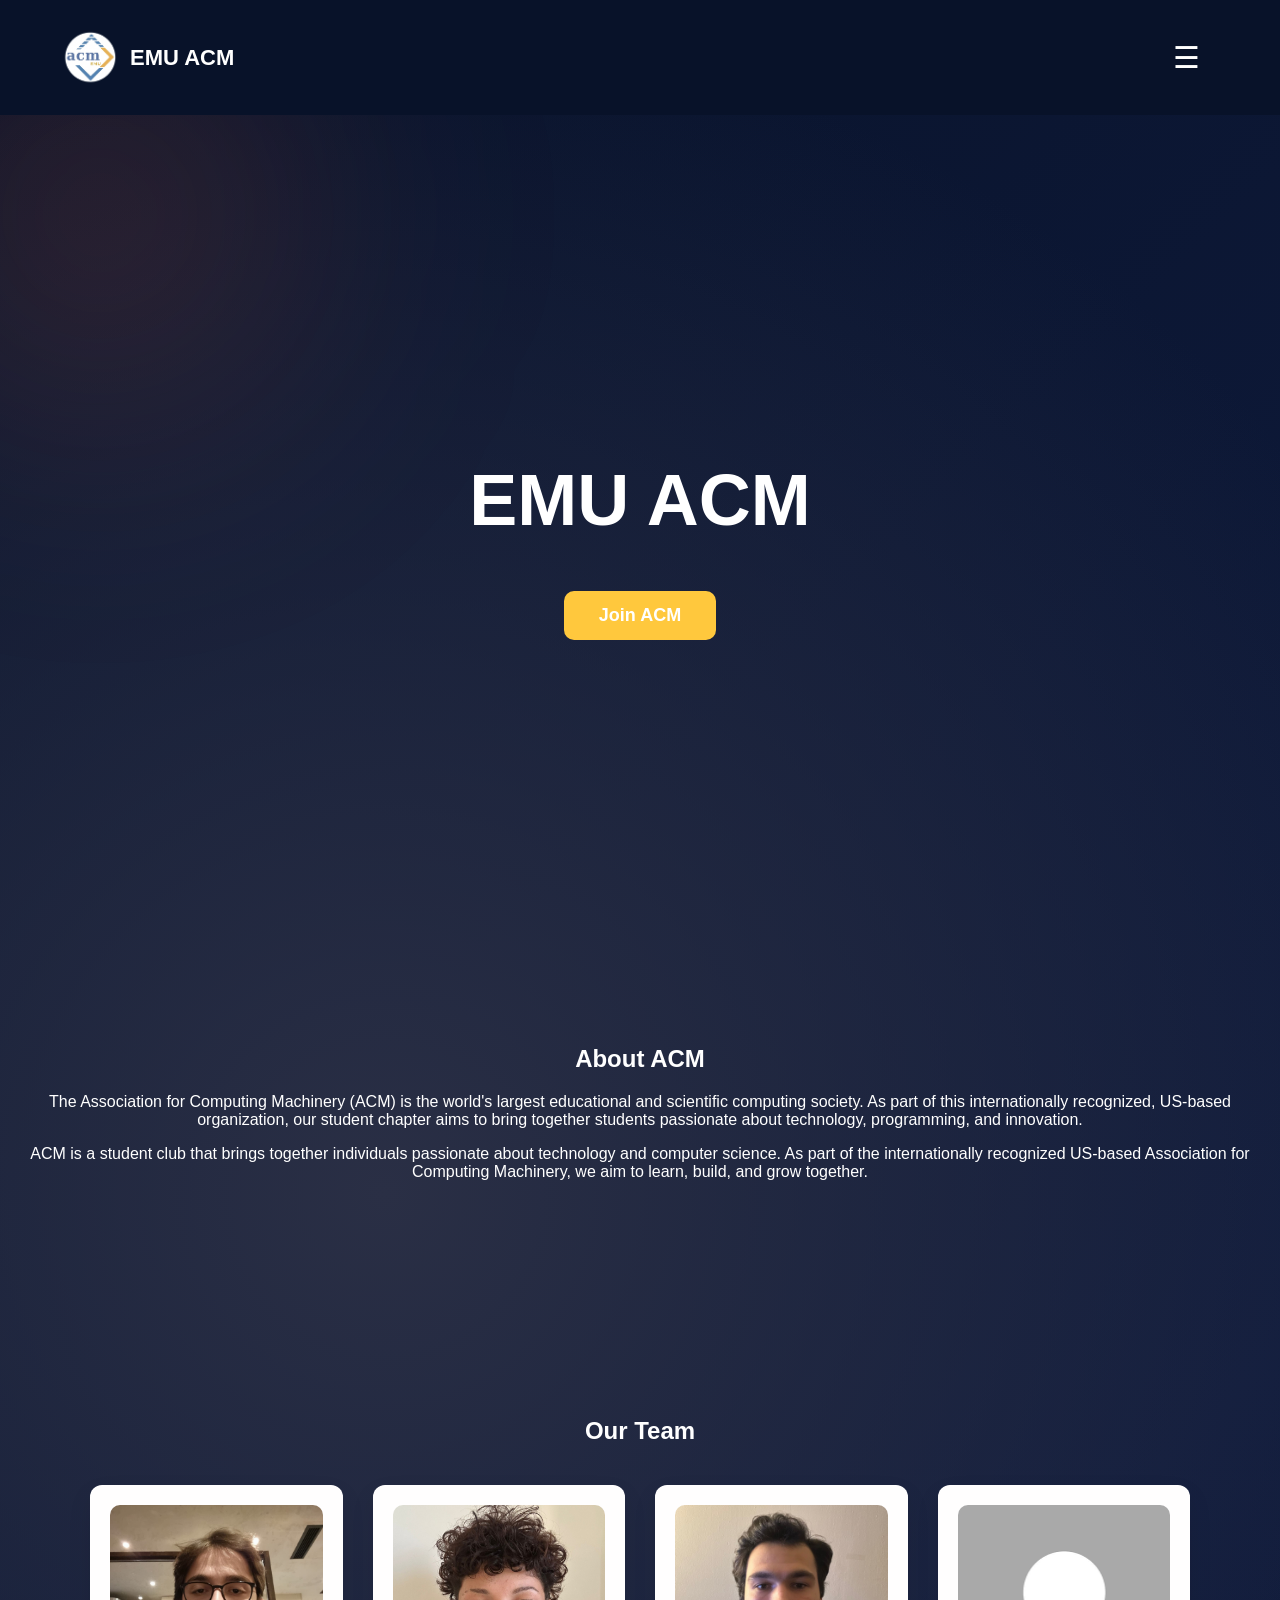
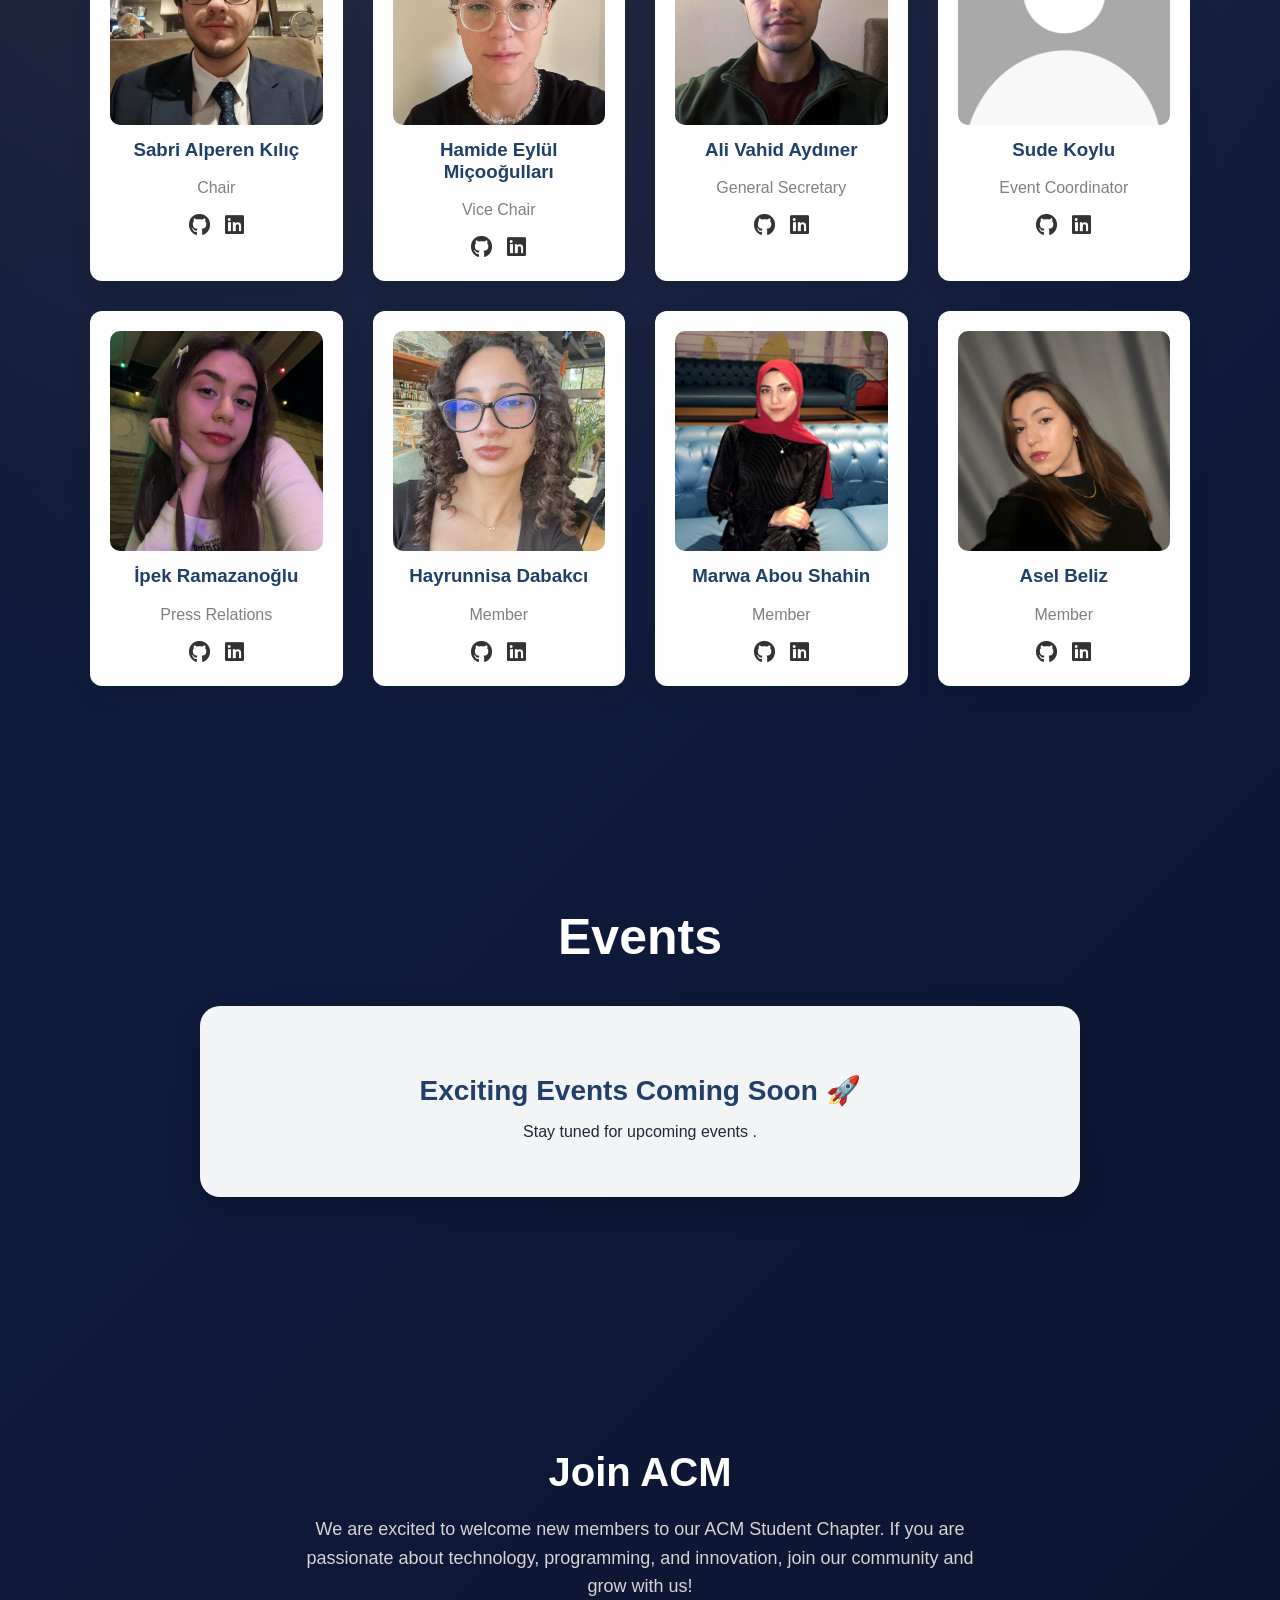
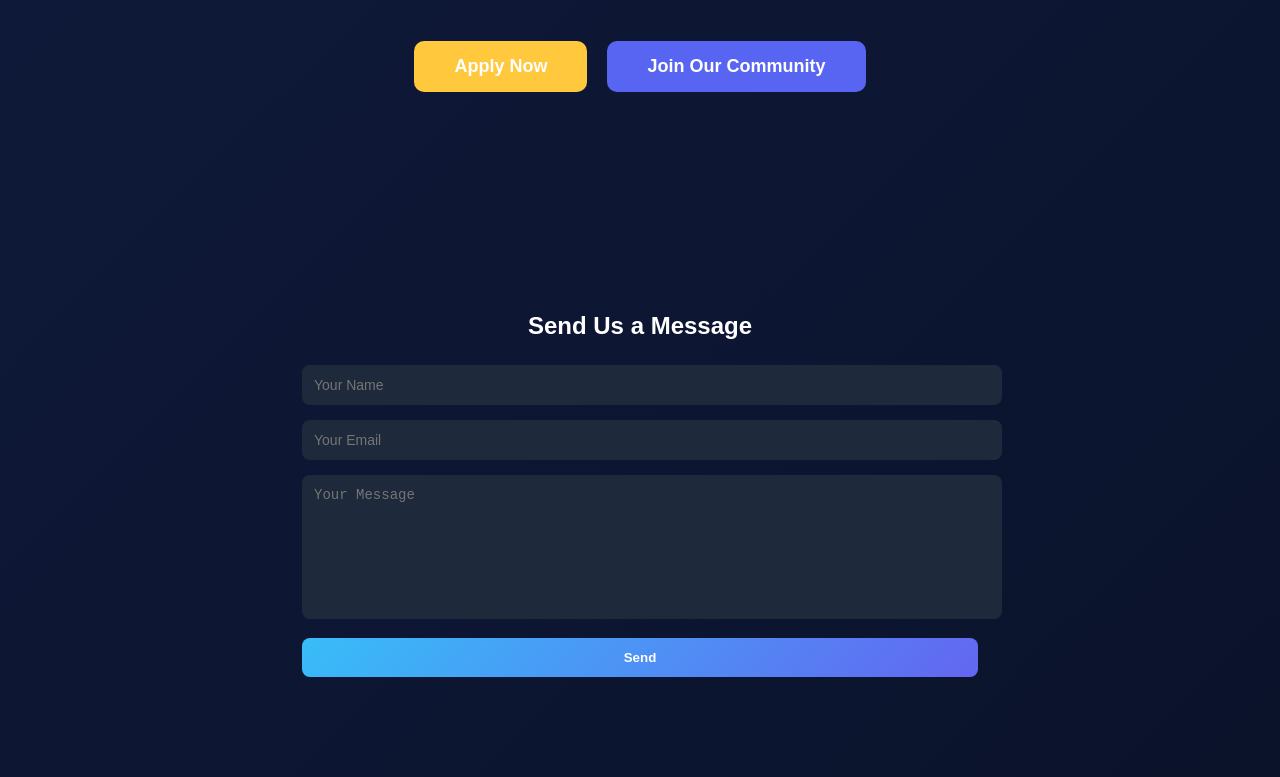
==== index.html @ 976d89fb "update" ====
<!DOCTYPE html>
<html lang="en">

<head>
<meta charset="UTF-8">
<meta name="viewport" content="width=device-width, initial-scale=1.0">

<title>ACM Student Chapter</title>

<link rel="stylesheet" href="./style.css">

<link rel="stylesheet" href="https://cdnjs.cloudflare.com/ajax/libs/font-awesome/6.5.0/css/all.min.css">

</head>

<body>

<header>

<div class="logo-container">
<img src="images/logo.png" class="logo">
<h2>EMU ACM</h2>
</div>

<nav class="navbar">

  <div class="menu-toggle" id="menu-toggle">
    &#9776;
  </div>

  <ul class="nav-links" id="nav-links">
    <li><a href="#home">Home</a></li>
    <li><a href="#events">Events</a></li>
    <li><a href="#team">Team</a></li>
    <li><a href="#join">Join</a></li>
  </ul>

</nav>

</header>


<section id="home" class="hero">

<h1>EMU ACM</h1>


<a href="#join">
<button>Join ACM</button>
</a>

</section>


<section id="about">

<h2>About ACM</h2>

<p>
The Association for Computing Machinery (ACM) is the world's largest educational and
scientific computing society. As part of this internationally recognized, US-based
organization, our student chapter aims to bring together students passionate about
technology, programming, and innovation.
</p>

<p>
ACM is a student club that brings together individuals passionate about
technology and computer science. As part of the internationally recognized
US-based Association for Computing Machinery, we aim to learn, build,
and grow together.
</p>

</section>


<section id="team">

<h2>Our Team</h2>

<div class="team-container">

<div class="member">
<img src="images/team/member1.jpeg">
<h3>Sabri Alperen Kılıç</h3>
<p>Chair</p>
<div class="socials">

<a href="https://github.com/EOLO03" target="_blank">
<i class="fa-brands fa-github"></i>
</a>

<a href="https://www.linkedin.com/in/alperen-k%C4%B1l%C4%B1%C3%A7-/" target="_blank">
<i class="fa-brands fa-linkedin"></i>
</a>

</div>
</div>

<div class="member">
<img src="images/team/member2.jpg">
<h3>Hamide Eylül Miçooğulları</h3>
<p>Vice Chair</p>
<div class="socials">

<a href="https://github.com/micooeyll" target="_blank">
<i class="fa-brands fa-github"></i>
</a>

<a href="https://www.linkedin.com/in/hamide-eyl%C3%BCl-mi%C3%A7oo%C4%9Fullar%C4%B1-830ba8386/" target="_blank">
<i class="fa-brands fa-linkedin"></i>
</a>

</div>
</div>

<div class="member">
<img src="images/team/member3.jpeg">
<h3>Ali Vahid Aydıner</h3>
<p>General Secretary</p>

<div class="socials">

<a href="https://github.com/Aalivahid" target="_blank">
<i class="fa-brands fa-github"></i>
</a>

<a href="https://www.linkedin.com/in/ali-vahid-aydiner-563586332/" target="_blank">
<i class="fa-brands fa-linkedin"></i>
</a>

</div>
</div>

<div class="member">
<img src="images/team/member4.png">
<h3>Sude Koylu</h3>
<p>Event Coordinator</p>

<div class="socials">

<a href="https://github.com/micooeyll" target="_blank">
<i class="fa-brands fa-github"></i>
</a>

<a href="https://www.linkedin.com/in/sudekoylu?utm_source=share&utm_campaign=share_via&utm_content=profile&utm_medium=ios_app" target="_blank">
<i class="fa-brands fa-linkedin"></i>
</a>

</div>
</div>

<div class="member">
<img src="images/team/member5.jpeg">
<h3>İpek Ramazanoğlu</h3>
<p>Press Relations</p>

<div class="socials">

<a href="https://github.com/ipek-1" target="_blank">
<i class="fa-brands fa-github"></i>
</a>

<a href="https://www.linkedin.com/in/ipek-ramazano%C4%9Flu-9916173b5/" target="_blank">
<i class="fa-brands fa-linkedin"></i>
</a>

</div>
</div>

<div class="member">
<img src="images/team/member6.jpeg">
<h3>Hayrunnisa Dabakcı</h3>
<p>Member</p>

<div class="socials">

<a href="https://github.com/nisadastra" target="_blank">
<i class="fa-brands fa-github"></i>
</a>

<a href="https://www.linkedin.com/in/hayrunnisa-dabakci-02b020398/" target="_blank">
<i class="fa-brands fa-linkedin"></i>
</a>

</div>
</div>

<div class="member">
<img src="images/team/member7.jpeg">
<h3>Marwa Abou Shahin</h3>
<p>Member</p>

<div class="socials">

<a href="https://github.com/banymelis274-byte" target="_blank">
<i class="fa-brands fa-github"></i>
</a>

<a href="https://www.linkedin.com/in/marwa-shaheen-0a56b93b3/edit/forms/intro/new/?profileFormEntryPoint=PROFILE_SECTION" target="_blank">
<i class="fa-brands fa-linkedin"></i>
</a>

</div>
</div>


<div class="member">
<img src="images/team/member8.jpeg">
<h3>Asel Beliz</h3>
<p>Member</p>

<div class="socials">

<a href="https://github.com/aselblz" target="_blank">
<i class="fa-brands fa-github"></i>
</a>

<a href="https://tr.linkedin.com/in/asel-beliz-691830176" target="_blank">
<i class="fa-brands fa-linkedin"></i>
</a>

</div>
</div>

</div>

</section>

<section id="events" class="events">

<h2>Events</h2>

<div class="event-card">

<h3>Exciting Events Coming Soon 🚀</h3>

<p>

Stay tuned for upcoming events .

</p>

</div>

</section>

<section id="join" class="join">

<h2>Join ACM</h2>

<p>
We are excited to welcome new members to our ACM Student Chapter.
If you are passionate about technology, programming, and innovation,
join our community and grow with us!
</p>

<div class="join-buttons">

<a href="https://forms.gle/mFow9Y1mrh2mynX3A" target="_blank">
<button class="join-btn">Apply Now</button>
</a>

<a href="#">
<button class="discord-btn">Join Our Community</button>
</a>

</div>
</section>

<section class="contact">
<h2>Send Us a Message</h2>

<form id="contact-form" action="https://formspree.io/f/mvzwpyvy" method="POST">

<input type="text" name="name" placeholder="Your Name" required>

<input type="email" name="email" placeholder="Your Email" required>

<textarea name="message" placeholder="Your Message" required></textarea>

<button type="submit">Send</button>

</form>
</section>

</div>

</section>

<script>

    document.getElementById("form-message").innerText = "Form Sent ✅";
    
    this.reset(); 
;
</script>

</body>

<script>

const toggle = document.getElementById("menu-toggle");
const navLinks = document.getElementById("nav-links");

toggle.addEventListener("click", () => {
  navLinks.classList.toggle("active");
});

</script>

</html>
---- style.css ----
:root{
--bg-color:#0f172a;
--card-color:#1e293b;
--accent-color:#38bdf8;
--text-color:#ffffff;
}

html{
scroll-behavior:smooth;
}

body{
margin:0;
font-family:Arial, sans-serif;
color:white;

background: radial-gradient(circle at 30% 30%, #2a2f45 0%, transparent 40%),
linear-gradient(135deg,#081229,#0f1b3d,#0b132b);
}

.hero-title{
font-size:70px;
font-weight:800;
text-align:center;
}

.hero-title span{
color:#ff6b3d;
position:relative;
z-index:2;
}

.hero-title span::before{
content:"";
position:absolute;
left:50%;
top:50%;
transform:translate(-50%,-50%);
width:500px;
height:200px;
background:radial-gradient(circle,#ff6b3d55,transparent 70%);
filter:blur(60px);
z-index:-1;
}

header{
display:flex;
justify-content:space-between;
align-items:center;
padding:20px 60px;
background:#081229;
position:sticky;
top:0;
z-index:1000;
}

.navbar{
  display:flex;
  justify-content:space-between;
  align-items:center;
  padding:20px;
  position:relative;
}

.menu-toggle{
  font-size:30px;
  color:white;
  cursor:pointer;
}

.nav-links{
  position:absolute;
  top:70px;
  right:20px;
  background:#0b1d3a;
  list-style:none;
  padding:20px;
  border-radius:10px;
  display:none;
  flex-direction:column;
  gap:15px;
}

.nav-links.active{
  display:flex;
}

.nav-links a{
  color:white;
  text-decoration:none;
}
nav a{
margin:0 15px;
text-decoration:none;
color:#fdfbfb;
font-weight:800;
transition:0.5s;
background:rgba(10,20,40,0.7);
backdrop-filter:blur(10px);
}

nav a:hover{
color:#0077ff;
}


.logo-container{
display:flex;
align-items:center;
gap:10px;
text-decoration:none;
}

.logo-container h2{
font-size:22px;
font-weight:800;
color:white;
margin:0;
}
.logo{
  color:white;
  font-weight:bold;
  text-decoration:none;
}
.logo{
width:60px;
height:auto;
}

.hero{
height:90vh;
display:flex;
flex-direction:column;
justify-content:center;
align-items:center;
text-align:center;
padding:0 20px;
position:relative;
overflow:hidden;
}

.hero::before{
content:"";
position:absolute;
width:600px;
height:600px;
background:radial-gradient(circle,#ff6b3d33,transparent 70%);
filter:blur(120px);
top:-200px;
left:-200px;
}

.hero h1{
font-size:72px;
margin-bottom:20px;
color:#ffffff;
}

.hero p{
color:#d1d5db;
}

.hero button{
margin-top:30px;
padding:14px 35px;
font-size:18px;
background:#ffc83d;
border:none;
border-radius:10px;
cursor:pointer;
transition:0.3s;
}

.hero button:hover{
background:#ffb700;
transform:translateY(-2px);
}

button{
background:#ff6b3d;
border:none;
padding:14px 28px;
border-radius:10px;
color:white;
font-weight:600;
cursor:pointer;
}

button:hover{
background:#ff7f50;
}

section{
padding:100px 20px;
text-align:center;
}

.about{
padding:120px 20px;
text-align:center;
max-width:900px;
margin:auto;
}

.about h2{
font-size:40px;
margin-bottom:20px;
}

.about p{
font-size:18px;
line-height:1.6;
color:#555;
}

@media (max-width:768px){

.team-container{
flex-direction:column;
align-items:center;
}

}

.team-container{
display:grid;
grid-template-columns:repeat(auto-fit,minmax(220px,1fr));
gap:30px;
max-width:1100px;
margin:auto;
margin-top:40px;
}

.member{
background:rgb(255, 254, 254);
padding:20px;
border-radius:12px;
box-shadow:0 10px 25px rgba(0,0,0,0.08);
transition:0.3s;
}

.member:hover{
transform:translateY(-10px);
transition:0.3s;
}

.member img{
width:100%;
height:220px;
object-fit:cover;
border-radius:10px;
}

.member h3{
margin-top:10px;
color:#213f69;
}

.member p{
color:gray;
}

.socials{
margin-top:10px;
display:flex;
justify-content:center;
gap:15px;
}

.socials a{
font-size:22px;
color:#333;
transition:0.3s;
}

.socials a:hover{
color:#0077b5;
transform:scale(1.2);
}

.events{
padding:80px 10%;
text-align:center;
}

.events h2{
font-size:50px;
margin-bottom:40px;
}

.event-card{
background:#f3f4f6;
padding:40px;
border-radius:20px;
max-width:800px;
margin:40px auto;
box-shadow:0 10px 30px rgba(0,0,0,0.2);
}

.event-card h3{
font-size:28px;
margin-bottom:15px;
color:#213f69;
}

.event-card p{
color:#1f2937;
font-size:16px;
}

.join{
display:flex;
flex-direction:column;
align-items:center;
}

.join h2{
font-size:40px;
margin-bottom:20px;
}

.join p{
max-width:700px;
margin:auto;
font-size:18px;
line-height:1.6;
color:#d8d3d3;
}

.join-buttons{
margin-top:40px;
display:flex;
justify-content:center;
gap:20px;
flex-wrap:wrap;
}

.join-btn{
padding:15px 40px;
font-size:18px;
background:#ffc83d;
border:none;
border-radius:10px;
cursor:pointer;
transition:0.3s;
}

.join-btn:hover{
background:#ffb700;
transform:translateY(-3px);
}

.discord-btn{
padding:15px 40px;
font-size:18px;
background:#5865F2;
color:white;
border:none;
border-radius:10px;
cursor:pointer;
transition:0.3s;
}

.discord-btn:hover{
transform:translateY(-3px);
}

.contact h2{
text-align:center;
margin-bottom:25px;
}

.contact{
display:flex;
flex-direction:column;
align-items:center;
}

.contact-title{
margin-bottom:20px;
font-size:32px;
}

.contact-form{
display:flex;
flex-direction:column;
width:400px;
gap:10px;
}

#contact-form input,
#contact-form textarea{

width:100%;
padding:12px;
margin-bottom:15px;

border:none;
border-radius:8px;

background:#1e293b;
color:white;

font-size:14px;
}

#contact-form textarea{
height:120px;
resize:none;
}

#contact-form input:focus,
#contact-form textarea:focus {
box-shadow: 0 0 0 2px #38bdf8;
}


#contact-form button{

width:100%;
padding:12px;

border:none;
border-radius:8px;

background: linear-gradient(135deg,#38bdf8,#6366f1);
color:white;

font-weight:600;
cursor:pointer;

transition:0.3s;
}

#contact-form button:hover{
transform:translateY(-2px);
box-shadow:0 5px 15px rgba(0,0,0,0.3);
}

#form-message{
margin-top:10px;
color:green;
font-weight:600;
}
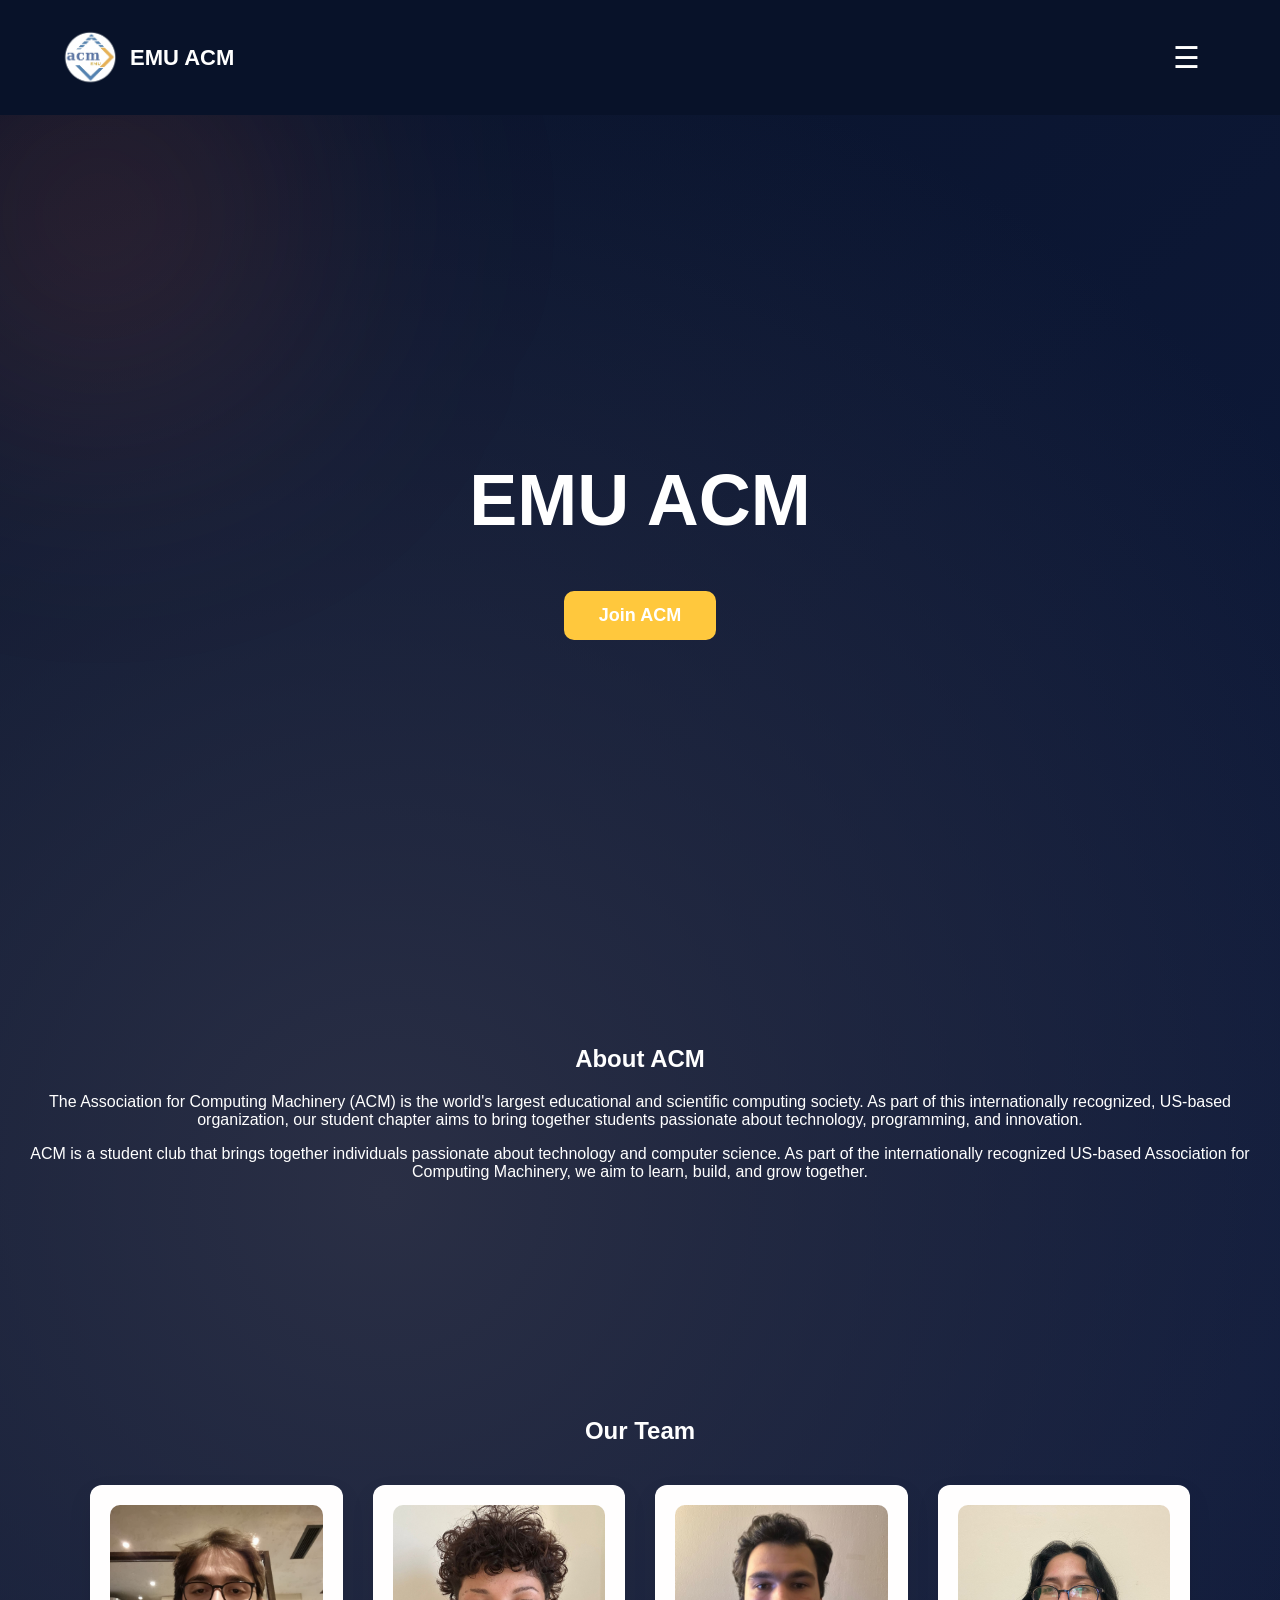
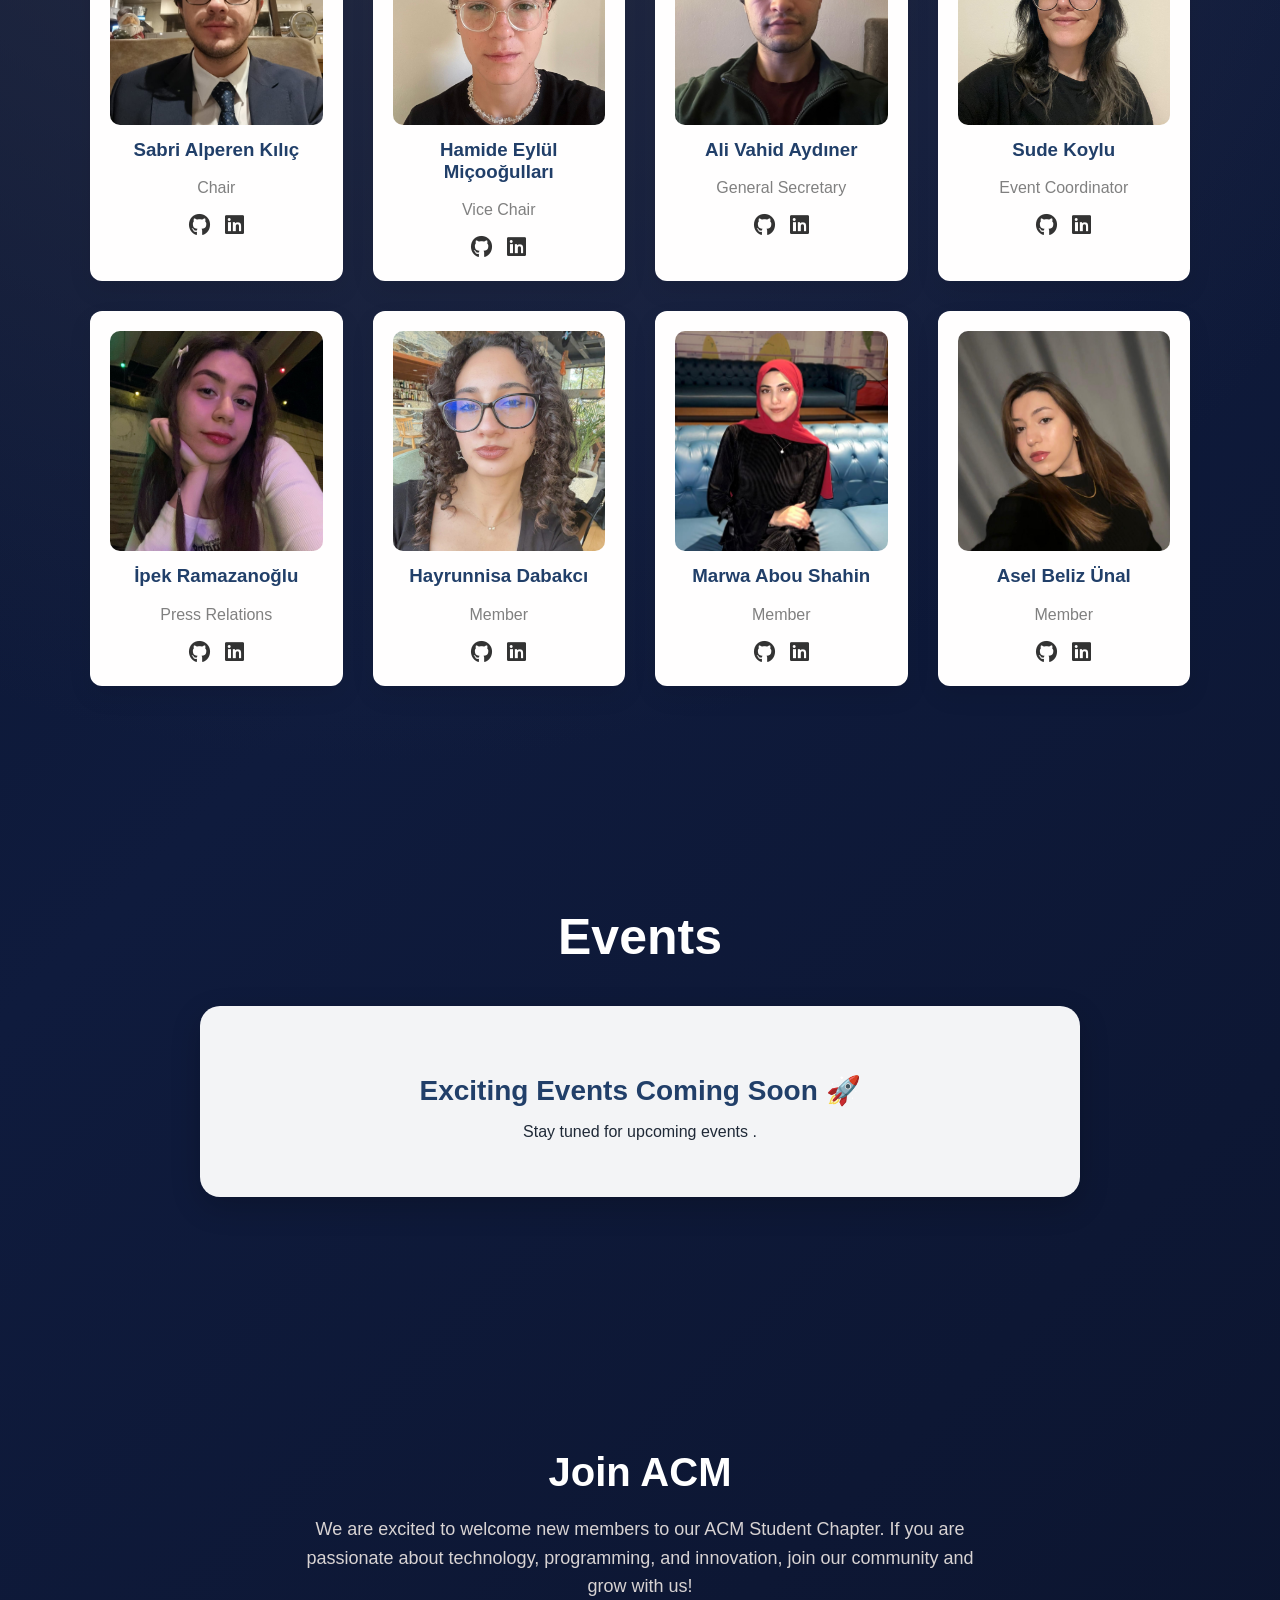
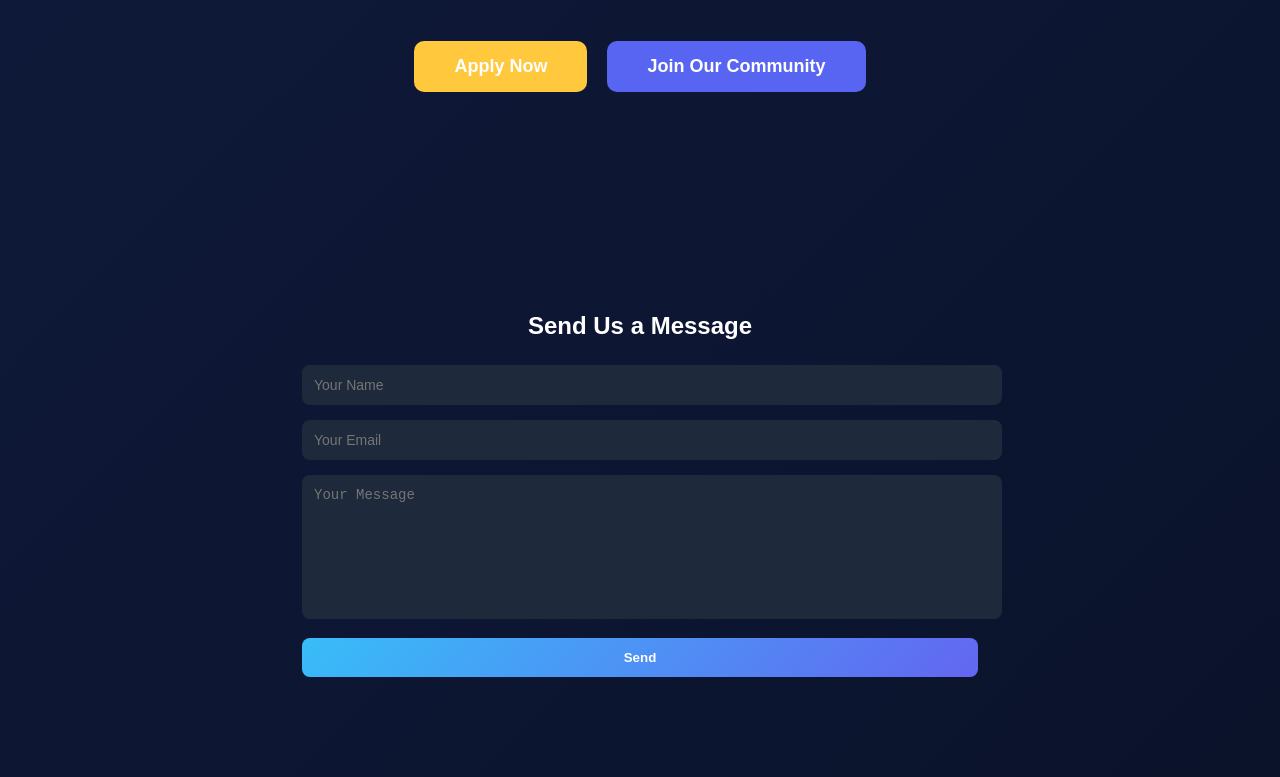
==== commit ed2eb7c1: "update" ====
--- a/index.html
+++ b/index.html
@@ -132,13 +132,13 @@
 </div>
 
 <div class="member">
-<img src="images/team/member4.png">
+<img src="images/team/member4.jpeg">
 <h3>Sude Koylu</h3>
 <p>Event Coordinator</p>
 
 <div class="socials">
 
-<a href="https://github.com/micooeyll" target="_blank">
+<a href="https://github.com/sudekoylu" target="_blank">
 <i class="fa-brands fa-github"></i>
 </a>
 
@@ -206,7 +206,7 @@
 
 <div class="member">
 <img src="images/team/member8.jpeg">
-<h3>Asel Beliz</h3>
+<h3>Asel Beliz Ünal</h3>
 <p>Member</p>
 
 <div class="socials">
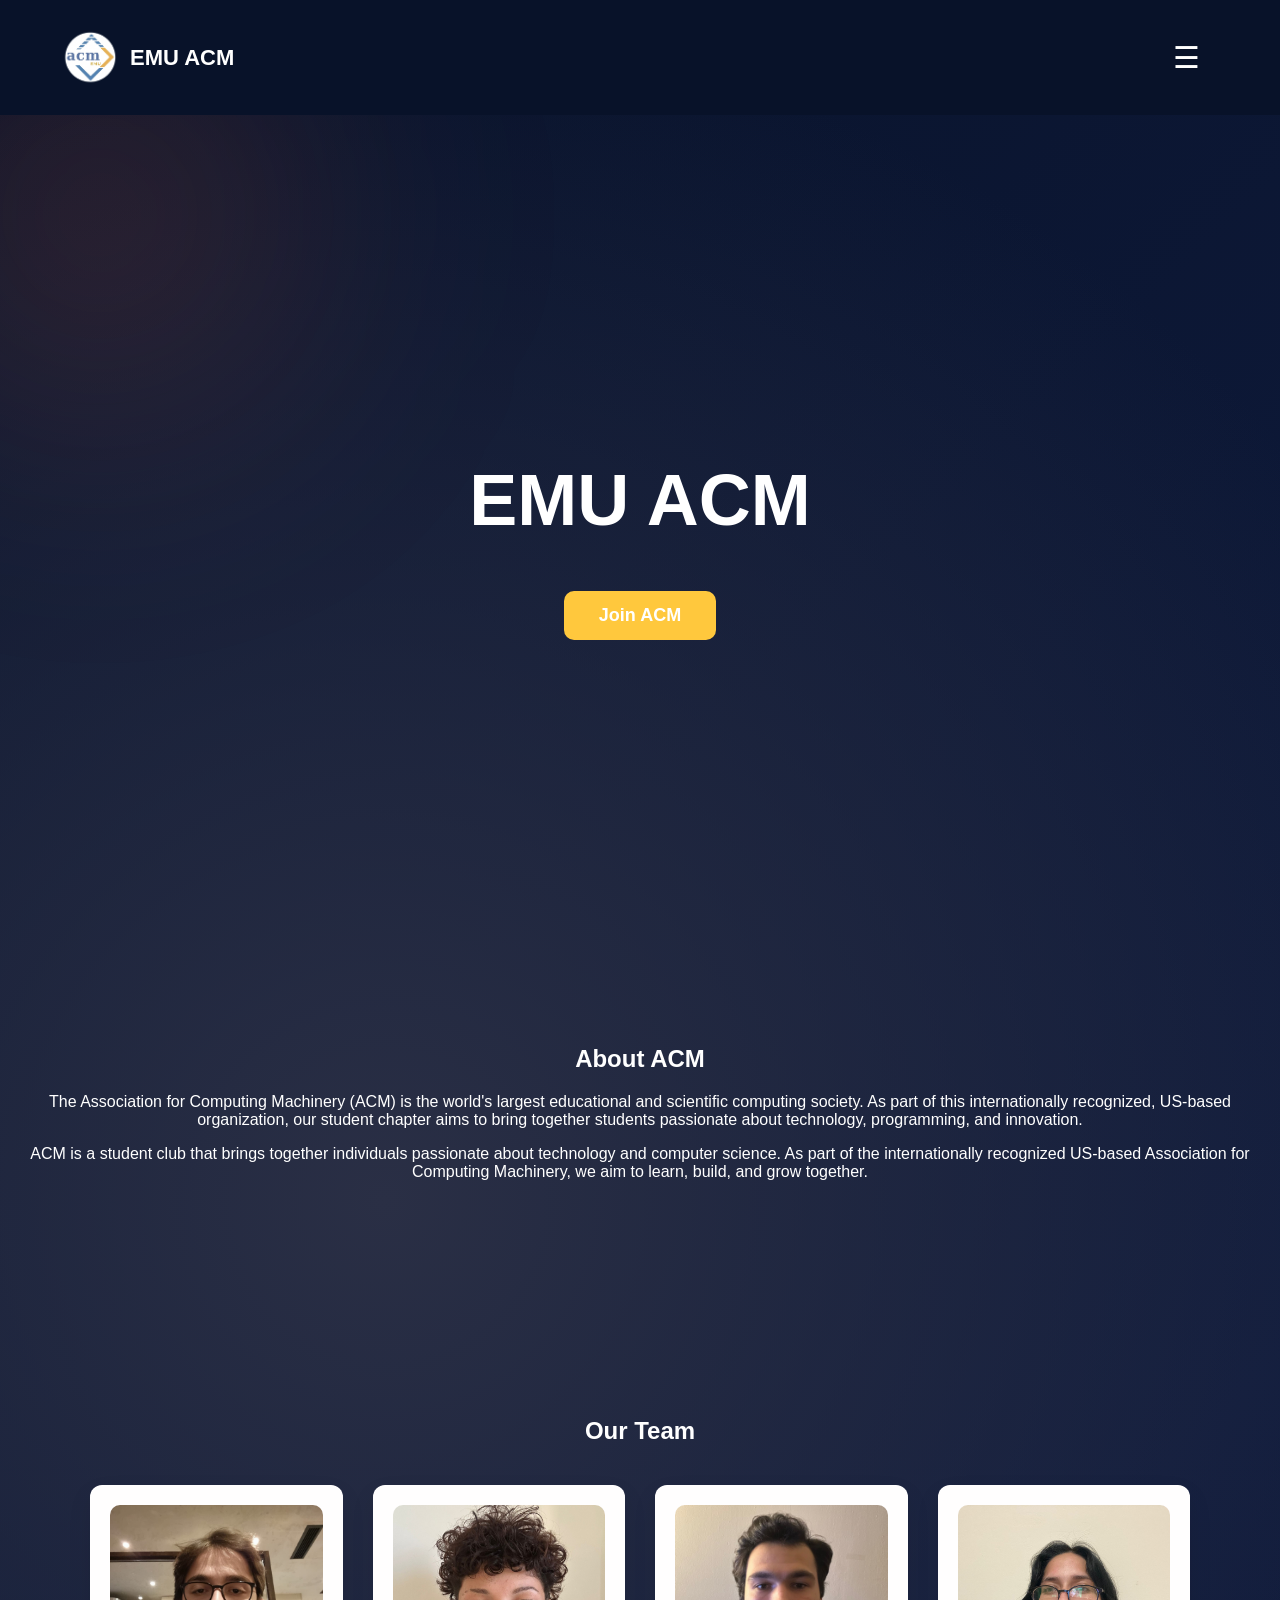
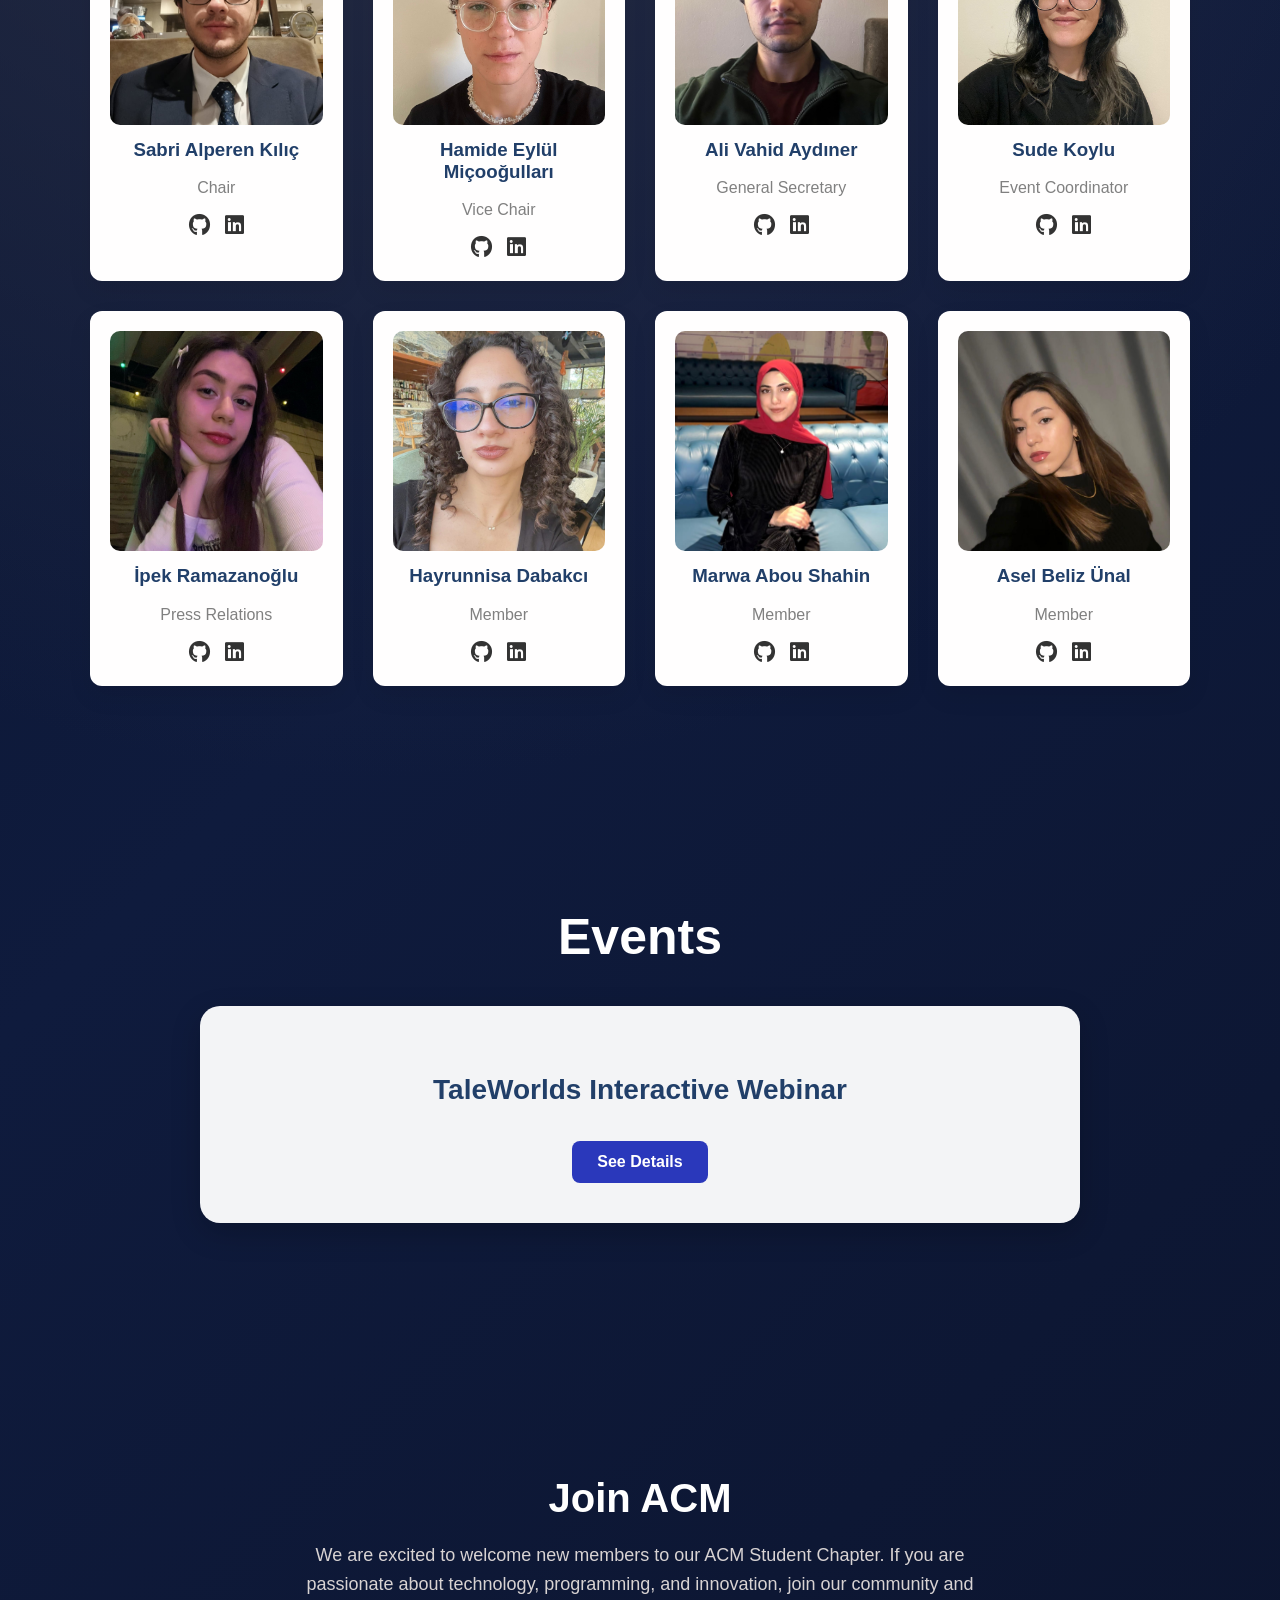
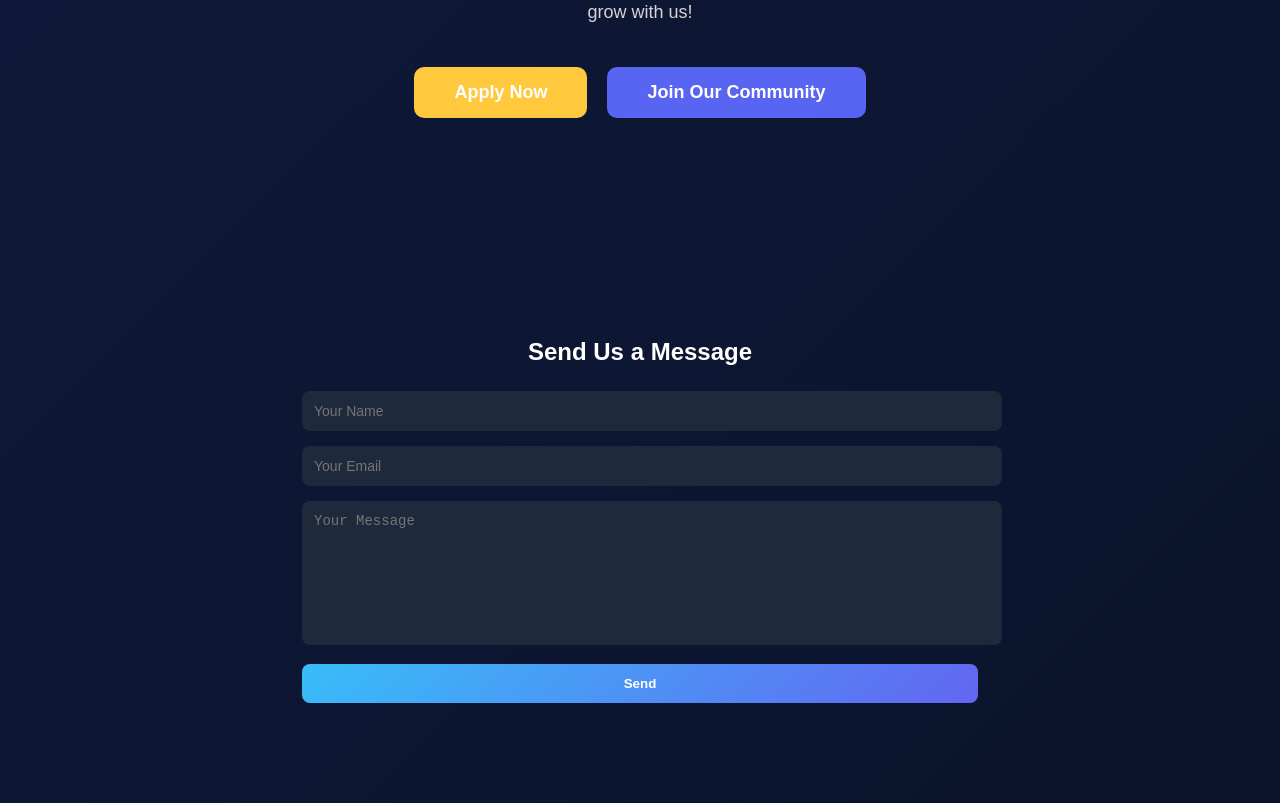
==== commit 1058ccbf: "update" ====
--- a/index.html
+++ b/index.html
@@ -232,11 +232,16 @@
 
 <div class="event-card">
 
-<h3>Exciting Events Coming Soon 🚀</h3>
-
-<p>
-
-Stay tuned for upcoming events .
+  <div class="event-info">
+
+    <h3>TaleWorlds Interactive Webinar</h3>
+
+    <a href="taleworlds.html" class="event-btn">
+      See Details
+    </a>
+  </div>
+
+</div>
 
 </p>
 
--- a/style.css
+++ b/style.css
@@ -283,6 +283,56 @@
 text-align:center;
 }
 
+.event-page{
+  padding:60px 20px;
+  color:white;
+  max-width:1000px;
+  margin:auto;
+}
+
+/* 🔥 BAŞLIK */
+.event-title{
+  font-size:42px;
+  margin-bottom:30px;
+  text-align:left;
+}
+
+/* 🔥 AFİŞ */
+.event-banner{
+  width:100%;
+  max-height:600px;
+  object-fit:contain;
+  border-radius:15px;
+  margin-bottom:30px;
+}
+
+/* 🔥 YAZILAR */
+.event-details{
+  text-align:left;
+}
+
+.event-details p{
+  font-size:18px;
+  line-height:1.7;
+  margin-bottom:18px;
+}
+
+/* 🔥 BUTON */
+.event-btn{
+  display:inline-block;
+  margin-top:20px;
+  padding:12px 25px;
+  background:#2a38bb;
+  color:white;
+  text-decoration:none;
+  border-radius:8px;
+  font-weight:bold;
+}
+
+.event-btn:hover{
+  background:#6388ee;
+}
+
 .events h2{
 font-size:50px;
 margin-bottom:40px;
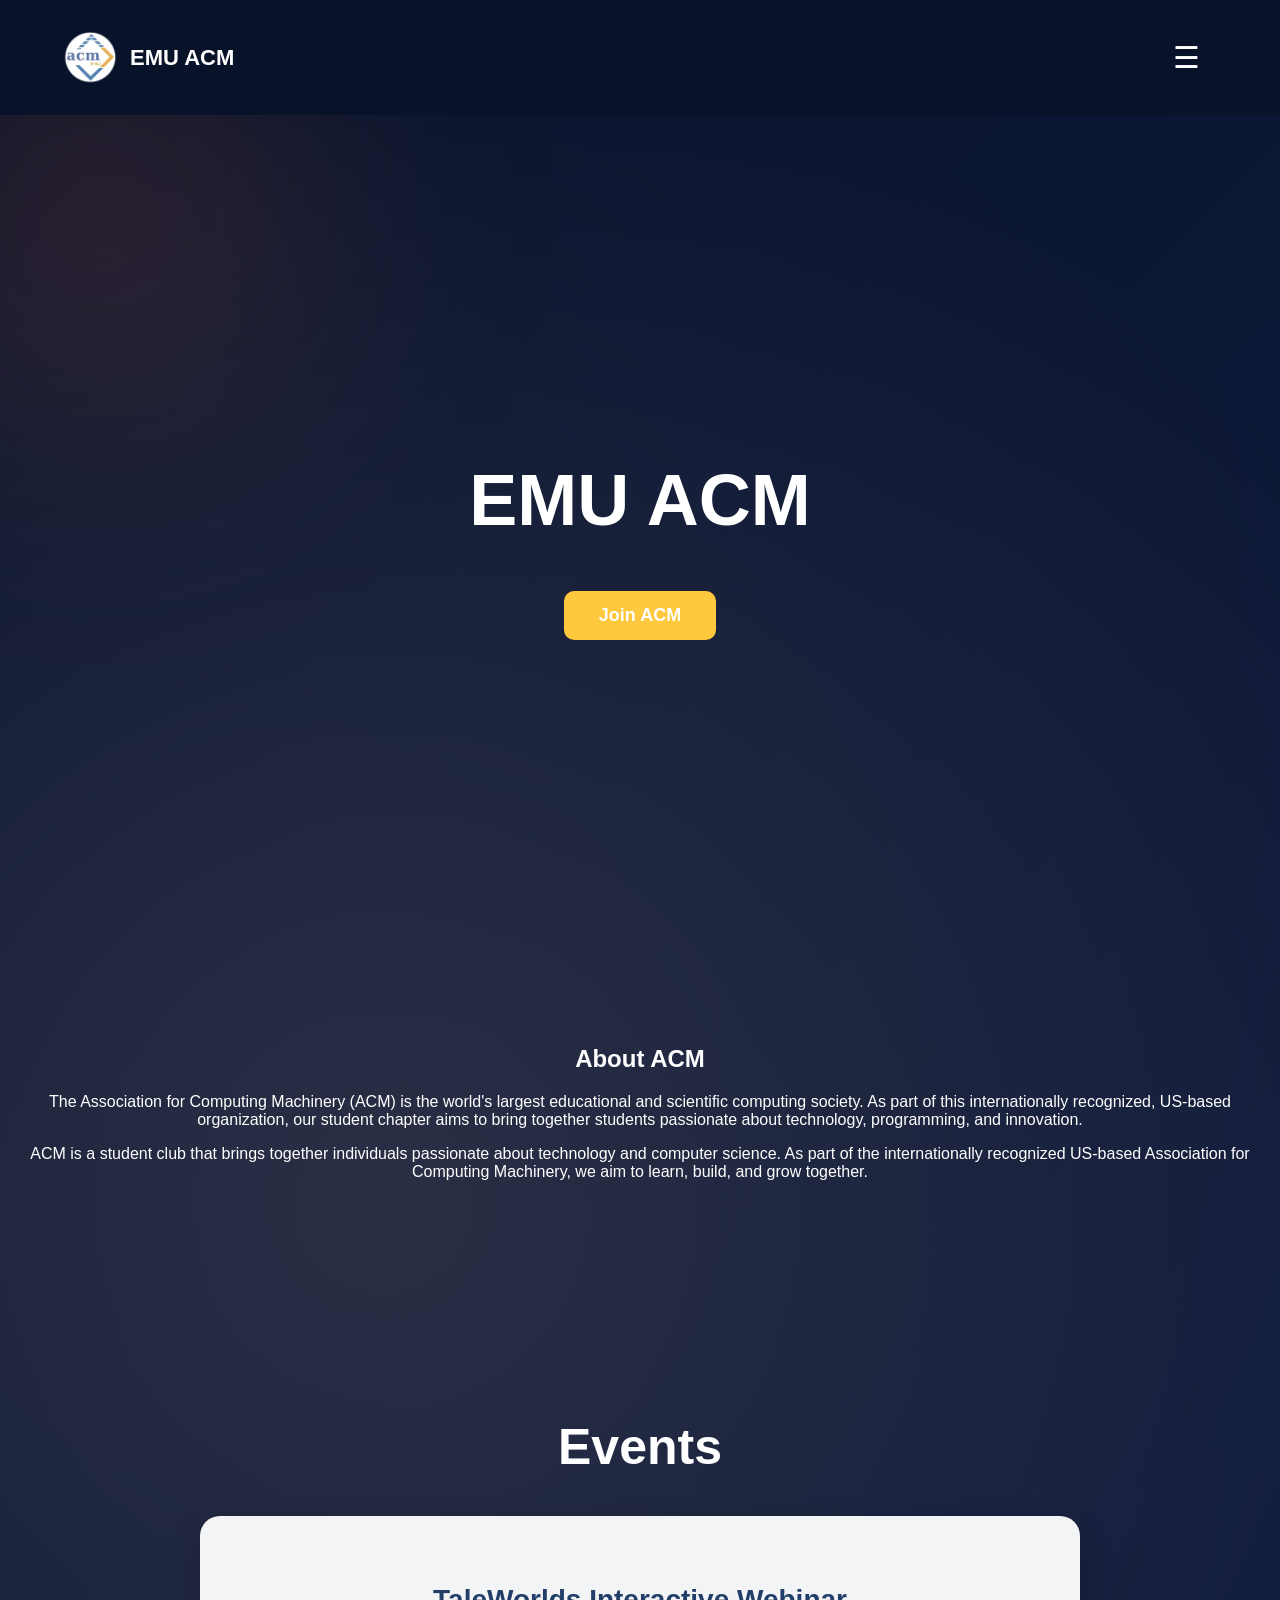
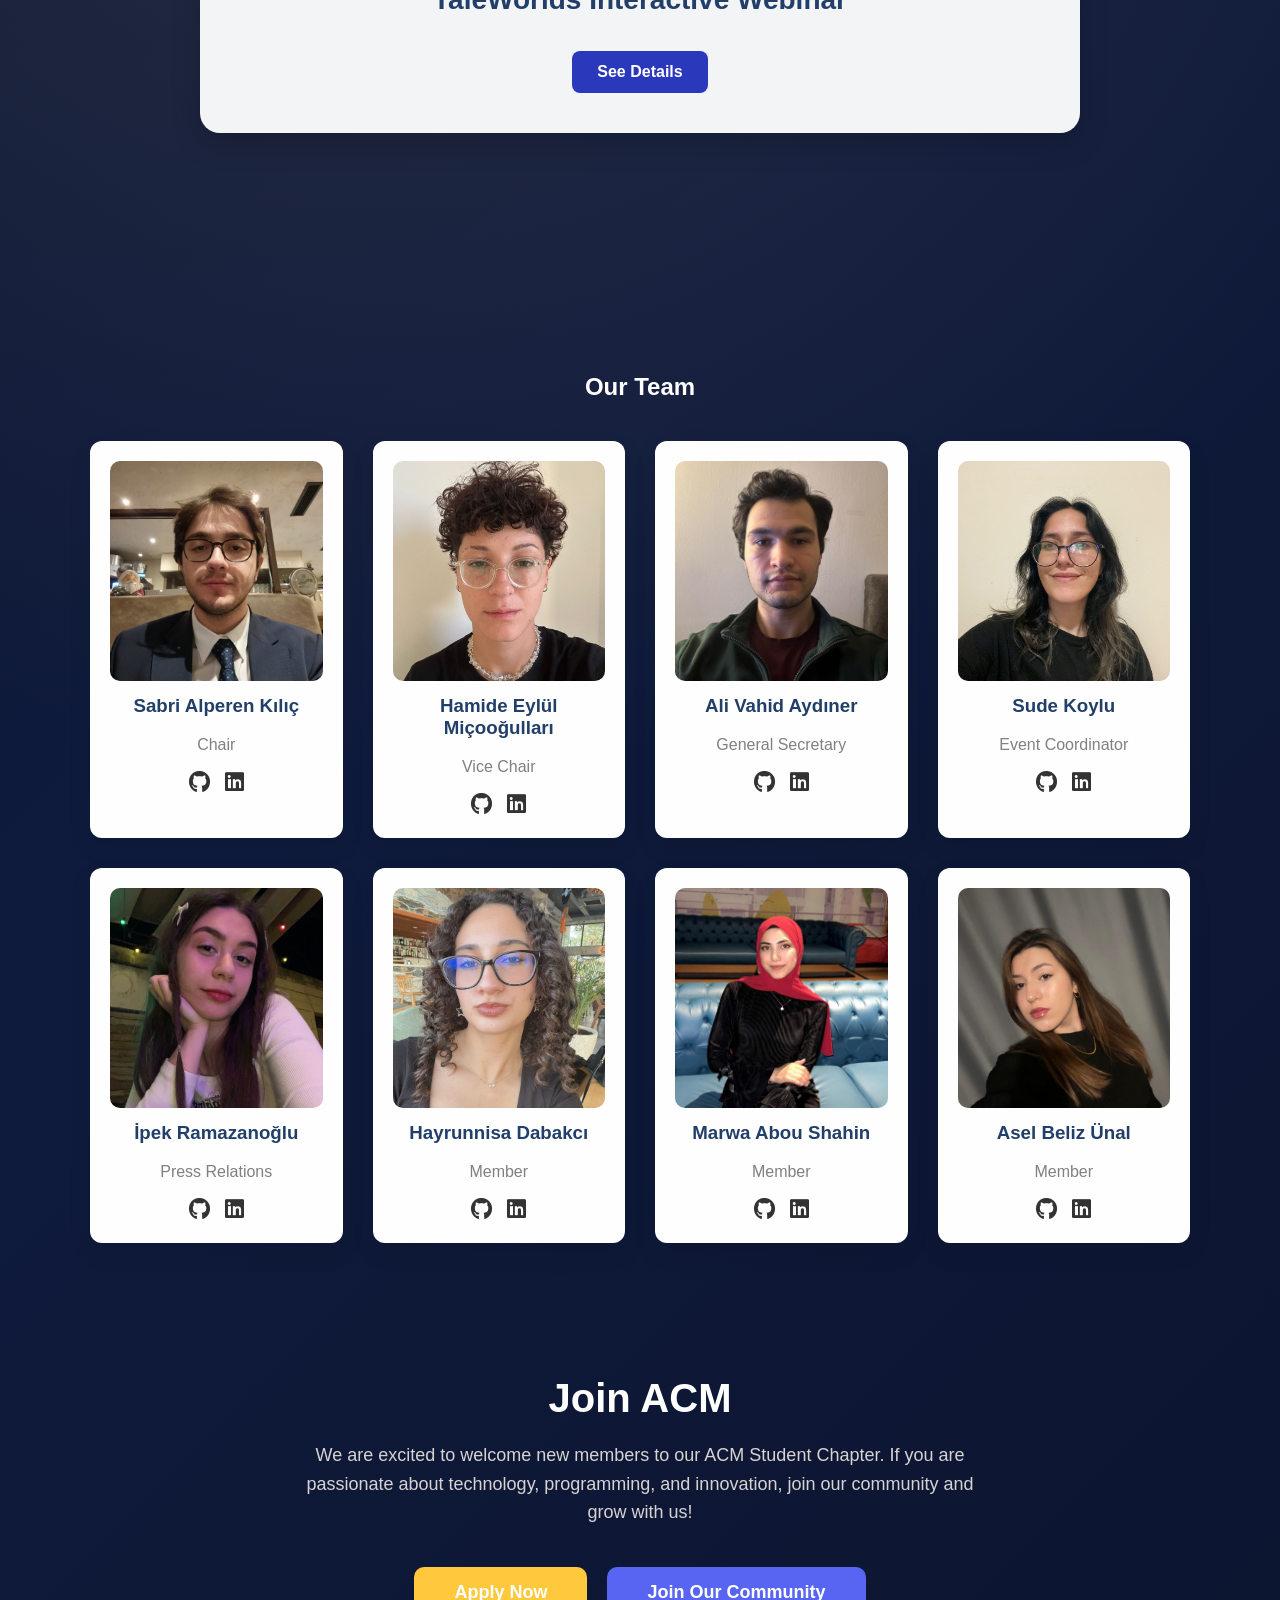
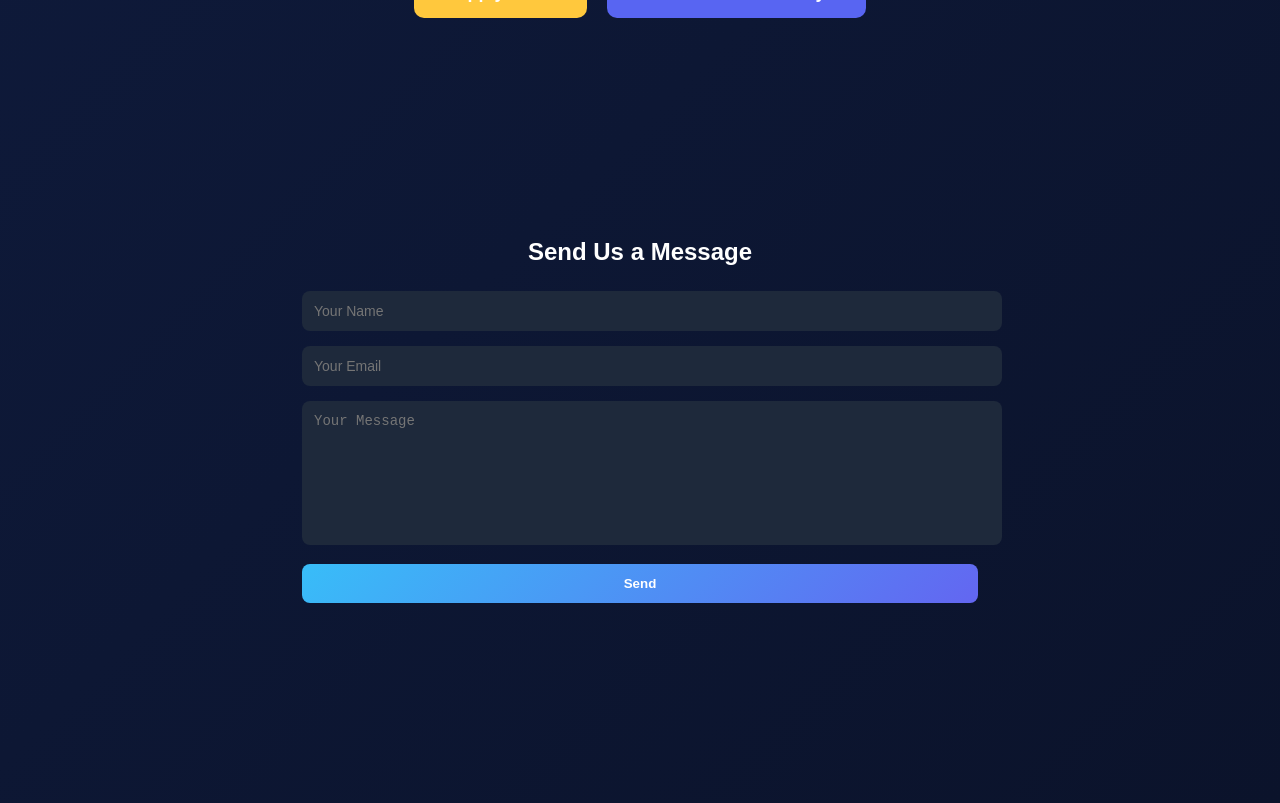
==== commit 742c4efa: "event update" ====
--- a/index.html
+++ b/index.html
@@ -72,160 +72,6 @@
 
 </section>
 
-
-<section id="team">
-
-<h2>Our Team</h2>
-
-<div class="team-container">
-
-<div class="member">
-<img src="images/team/member1.jpeg">
-<h3>Sabri Alperen Kılıç</h3>
-<p>Chair</p>
-<div class="socials">
-
-<a href="https://github.com/EOLO03" target="_blank">
-<i class="fa-brands fa-github"></i>
-</a>
-
-<a href="https://www.linkedin.com/in/alperen-k%C4%B1l%C4%B1%C3%A7-/" target="_blank">
-<i class="fa-brands fa-linkedin"></i>
-</a>
-
-</div>
-</div>
-
-<div class="member">
-<img src="images/team/member2.jpg">
-<h3>Hamide Eylül Miçooğulları</h3>
-<p>Vice Chair</p>
-<div class="socials">
-
-<a href="https://github.com/micooeyll" target="_blank">
-<i class="fa-brands fa-github"></i>
-</a>
-
-<a href="https://www.linkedin.com/in/hamide-eyl%C3%BCl-mi%C3%A7oo%C4%9Fullar%C4%B1-830ba8386/" target="_blank">
-<i class="fa-brands fa-linkedin"></i>
-</a>
-
-</div>
-</div>
-
-<div class="member">
-<img src="images/team/member3.jpeg">
-<h3>Ali Vahid Aydıner</h3>
-<p>General Secretary</p>
-
-<div class="socials">
-
-<a href="https://github.com/Aalivahid" target="_blank">
-<i class="fa-brands fa-github"></i>
-</a>
-
-<a href="https://www.linkedin.com/in/ali-vahid-aydiner-563586332/" target="_blank">
-<i class="fa-brands fa-linkedin"></i>
-</a>
-
-</div>
-</div>
-
-<div class="member">
-<img src="images/team/member4.jpeg">
-<h3>Sude Koylu</h3>
-<p>Event Coordinator</p>
-
-<div class="socials">
-
-<a href="https://github.com/sudekoylu" target="_blank">
-<i class="fa-brands fa-github"></i>
-</a>
-
-<a href="https://www.linkedin.com/in/sudekoylu?utm_source=share&utm_campaign=share_via&utm_content=profile&utm_medium=ios_app" target="_blank">
-<i class="fa-brands fa-linkedin"></i>
-</a>
-
-</div>
-</div>
-
-<div class="member">
-<img src="images/team/member5.jpeg">
-<h3>İpek Ramazanoğlu</h3>
-<p>Press Relations</p>
-
-<div class="socials">
-
-<a href="https://github.com/ipek-1" target="_blank">
-<i class="fa-brands fa-github"></i>
-</a>
-
-<a href="https://www.linkedin.com/in/ipek-ramazano%C4%9Flu-9916173b5/" target="_blank">
-<i class="fa-brands fa-linkedin"></i>
-</a>
-
-</div>
-</div>
-
-<div class="member">
-<img src="images/team/member6.jpeg">
-<h3>Hayrunnisa Dabakcı</h3>
-<p>Member</p>
-
-<div class="socials">
-
-<a href="https://github.com/nisadastra" target="_blank">
-<i class="fa-brands fa-github"></i>
-</a>
-
-<a href="https://www.linkedin.com/in/hayrunnisa-dabakci-02b020398/" target="_blank">
-<i class="fa-brands fa-linkedin"></i>
-</a>
-
-</div>
-</div>
-
-<div class="member">
-<img src="images/team/member7.jpeg">
-<h3>Marwa Abou Shahin</h3>
-<p>Member</p>
-
-<div class="socials">
-
-<a href="https://github.com/banymelis274-byte" target="_blank">
-<i class="fa-brands fa-github"></i>
-</a>
-
-<a href="https://www.linkedin.com/in/marwa-shaheen-0a56b93b3/edit/forms/intro/new/?profileFormEntryPoint=PROFILE_SECTION" target="_blank">
-<i class="fa-brands fa-linkedin"></i>
-</a>
-
-</div>
-</div>
-
-
-<div class="member">
-<img src="images/team/member8.jpeg">
-<h3>Asel Beliz Ünal</h3>
-<p>Member</p>
-
-<div class="socials">
-
-<a href="https://github.com/aselblz" target="_blank">
-<i class="fa-brands fa-github"></i>
-</a>
-
-<a href="https://tr.linkedin.com/in/asel-beliz-691830176" target="_blank">
-<i class="fa-brands fa-linkedin"></i>
-</a>
-
-</div>
-</div>
-
-</div>
-
-</section>
-
 <section id="events" class="events">
 
 <h2>Events</h2>
@@ -248,6 +94,160 @@
 </div>
 
 </section>
+
+</section>
+
+
+<section id="team">
+
+<h2>Our Team</h2>
+
+<div class="team-container">
+
+<div class="member">
+<img src="images/team/member1.jpeg">
+<h3>Sabri Alperen Kılıç</h3>
+<p>Chair</p>
+<div class="socials">
+
+<a href="https://github.com/EOLO03" target="_blank">
+<i class="fa-brands fa-github"></i>
+</a>
+
+<a href="https://www.linkedin.com/in/alperen-k%C4%B1l%C4%B1%C3%A7-/" target="_blank">
+<i class="fa-brands fa-linkedin"></i>
+</a>
+
+</div>
+</div>
+
+<div class="member">
+<img src="images/team/member2.jpg">
+<h3>Hamide Eylül Miçooğulları</h3>
+<p>Vice Chair</p>
+<div class="socials">
+
+<a href="https://github.com/micooeyll" target="_blank">
+<i class="fa-brands fa-github"></i>
+</a>
+
+<a href="https://www.linkedin.com/in/hamide-eyl%C3%BCl-mi%C3%A7oo%C4%9Fullar%C4%B1-830ba8386/" target="_blank">
+<i class="fa-brands fa-linkedin"></i>
+</a>
+
+</div>
+</div>
+
+<div class="member">
+<img src="images/team/member3.jpeg">
+<h3>Ali Vahid Aydıner</h3>
+<p>General Secretary</p>
+
+<div class="socials">
+
+<a href="https://github.com/Aalivahid" target="_blank">
+<i class="fa-brands fa-github"></i>
+</a>
+
+<a href="https://www.linkedin.com/in/ali-vahid-aydiner-563586332/" target="_blank">
+<i class="fa-brands fa-linkedin"></i>
+</a>
+
+</div>
+</div>
+
+<div class="member">
+<img src="images/team/member4.jpeg">
+<h3>Sude Koylu</h3>
+<p>Event Coordinator</p>
+
+<div class="socials">
+
+<a href="https://github.com/sudekoylu" target="_blank">
+<i class="fa-brands fa-github"></i>
+</a>
+
+<a href="https://www.linkedin.com/in/sudekoylu?utm_source=share&utm_campaign=share_via&utm_content=profile&utm_medium=ios_app" target="_blank">
+<i class="fa-brands fa-linkedin"></i>
+</a>
+
+</div>
+</div>
+
+<div class="member">
+<img src="images/team/member5.jpeg">
+<h3>İpek Ramazanoğlu</h3>
+<p>Press Relations</p>
+
+<div class="socials">
+
+<a href="https://github.com/ipek-1" target="_blank">
+<i class="fa-brands fa-github"></i>
+</a>
+
+<a href="https://www.linkedin.com/in/ipek-ramazano%C4%9Flu-9916173b5/" target="_blank">
+<i class="fa-brands fa-linkedin"></i>
+</a>
+
+</div>
+</div>
+
+<div class="member">
+<img src="images/team/member6.jpeg">
+<h3>Hayrunnisa Dabakcı</h3>
+<p>Member</p>
+
+<div class="socials">
+
+<a href="https://github.com/nisadastra" target="_blank">
+<i class="fa-brands fa-github"></i>
+</a>
+
+<a href="https://www.linkedin.com/in/hayrunnisa-dabakci-02b020398/" target="_blank">
+<i class="fa-brands fa-linkedin"></i>
+</a>
+
+</div>
+</div>
+
+<div class="member">
+<img src="images/team/member7.jpeg">
+<h3>Marwa Abou Shahin</h3>
+<p>Member</p>
+
+<div class="socials">
+
+<a href="https://github.com/banymelis274-byte" target="_blank">
+<i class="fa-brands fa-github"></i>
+</a>
+
+<a href="https://www.linkedin.com/in/marwa-shaheen-0a56b93b3/edit/forms/intro/new/?profileFormEntryPoint=PROFILE_SECTION" target="_blank">
+<i class="fa-brands fa-linkedin"></i>
+</a>
+
+</div>
+</div>
+
+
+<div class="member">
+<img src="images/team/member8.jpeg">
+<h3>Asel Beliz Ünal</h3>
+<p>Member</p>
+
+<div class="socials">
+
+<a href="https://github.com/aselblz" target="_blank">
+<i class="fa-brands fa-github"></i>
+</a>
+
+<a href="https://tr.linkedin.com/in/asel-beliz-691830176" target="_blank">
+<i class="fa-brands fa-linkedin"></i>
+</a>
+
+</div>
+</div>
+
+</div>
 
 <section id="join" class="join">
 
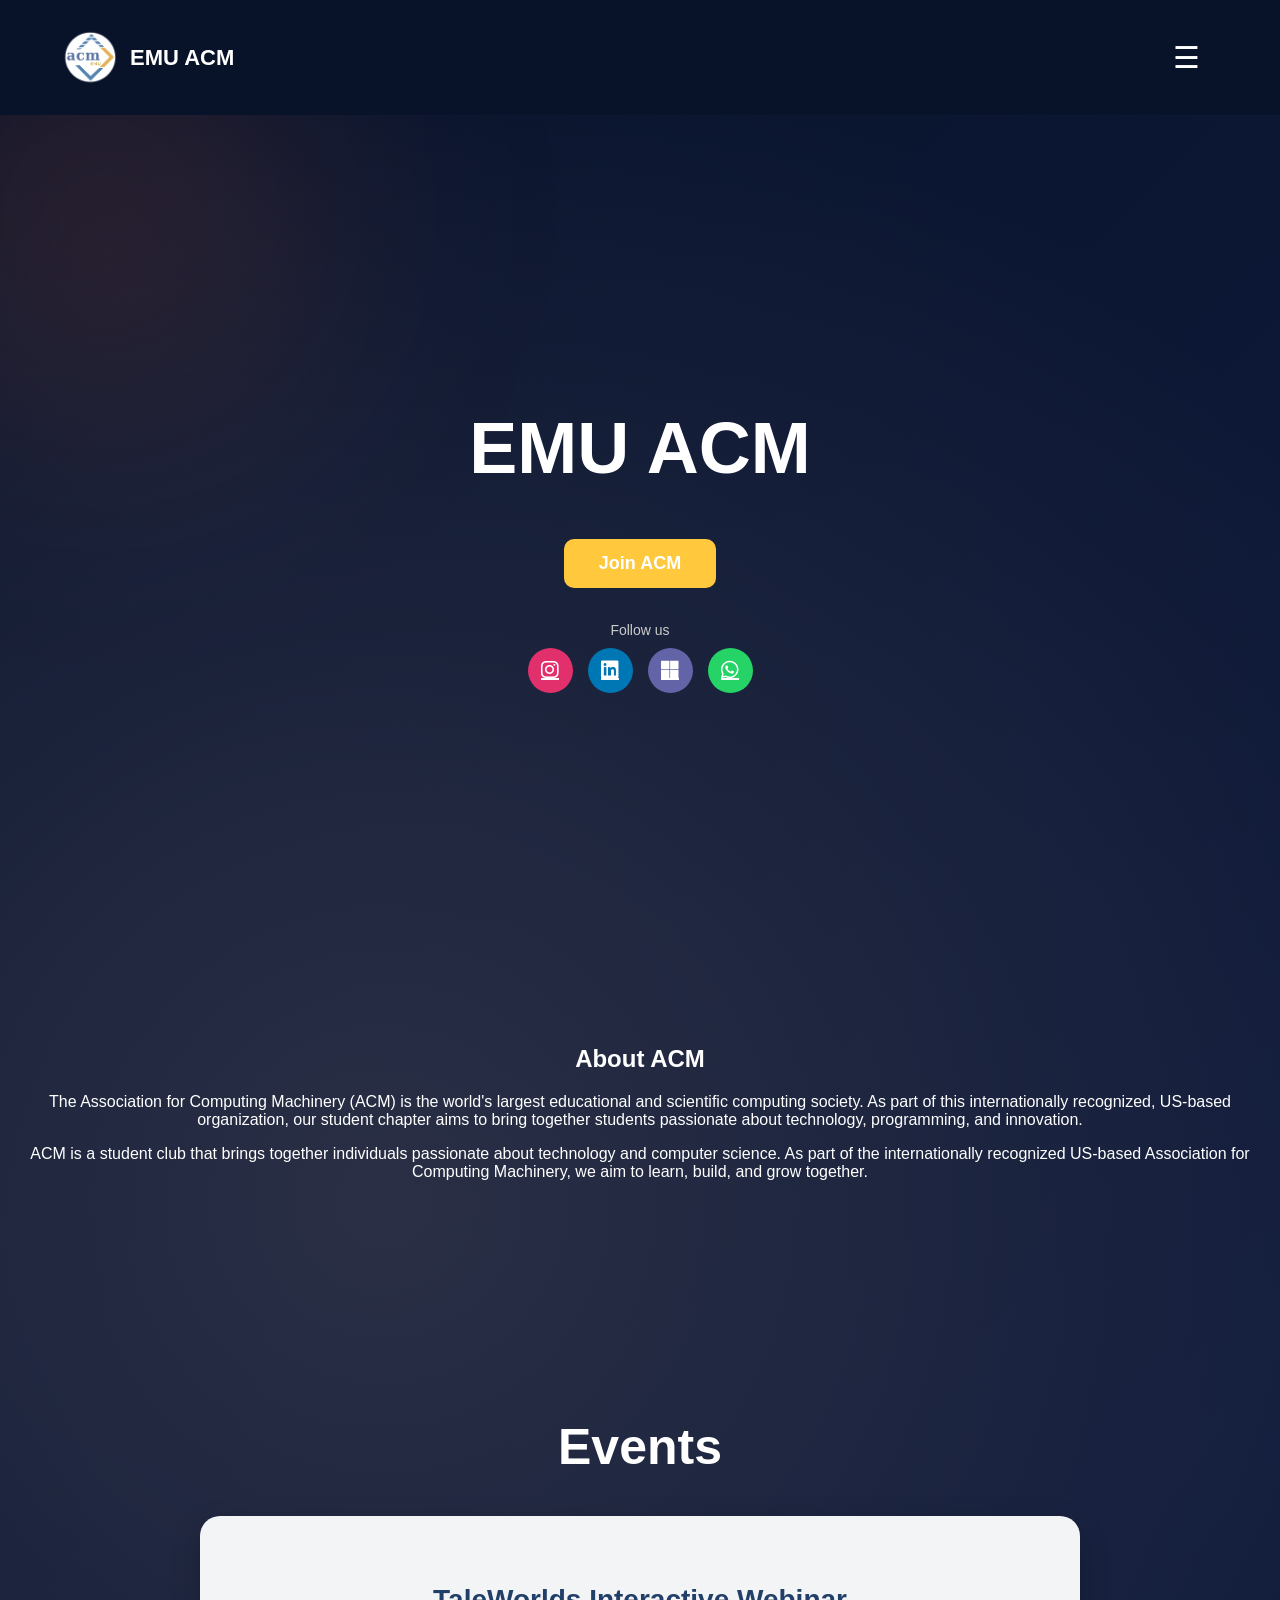
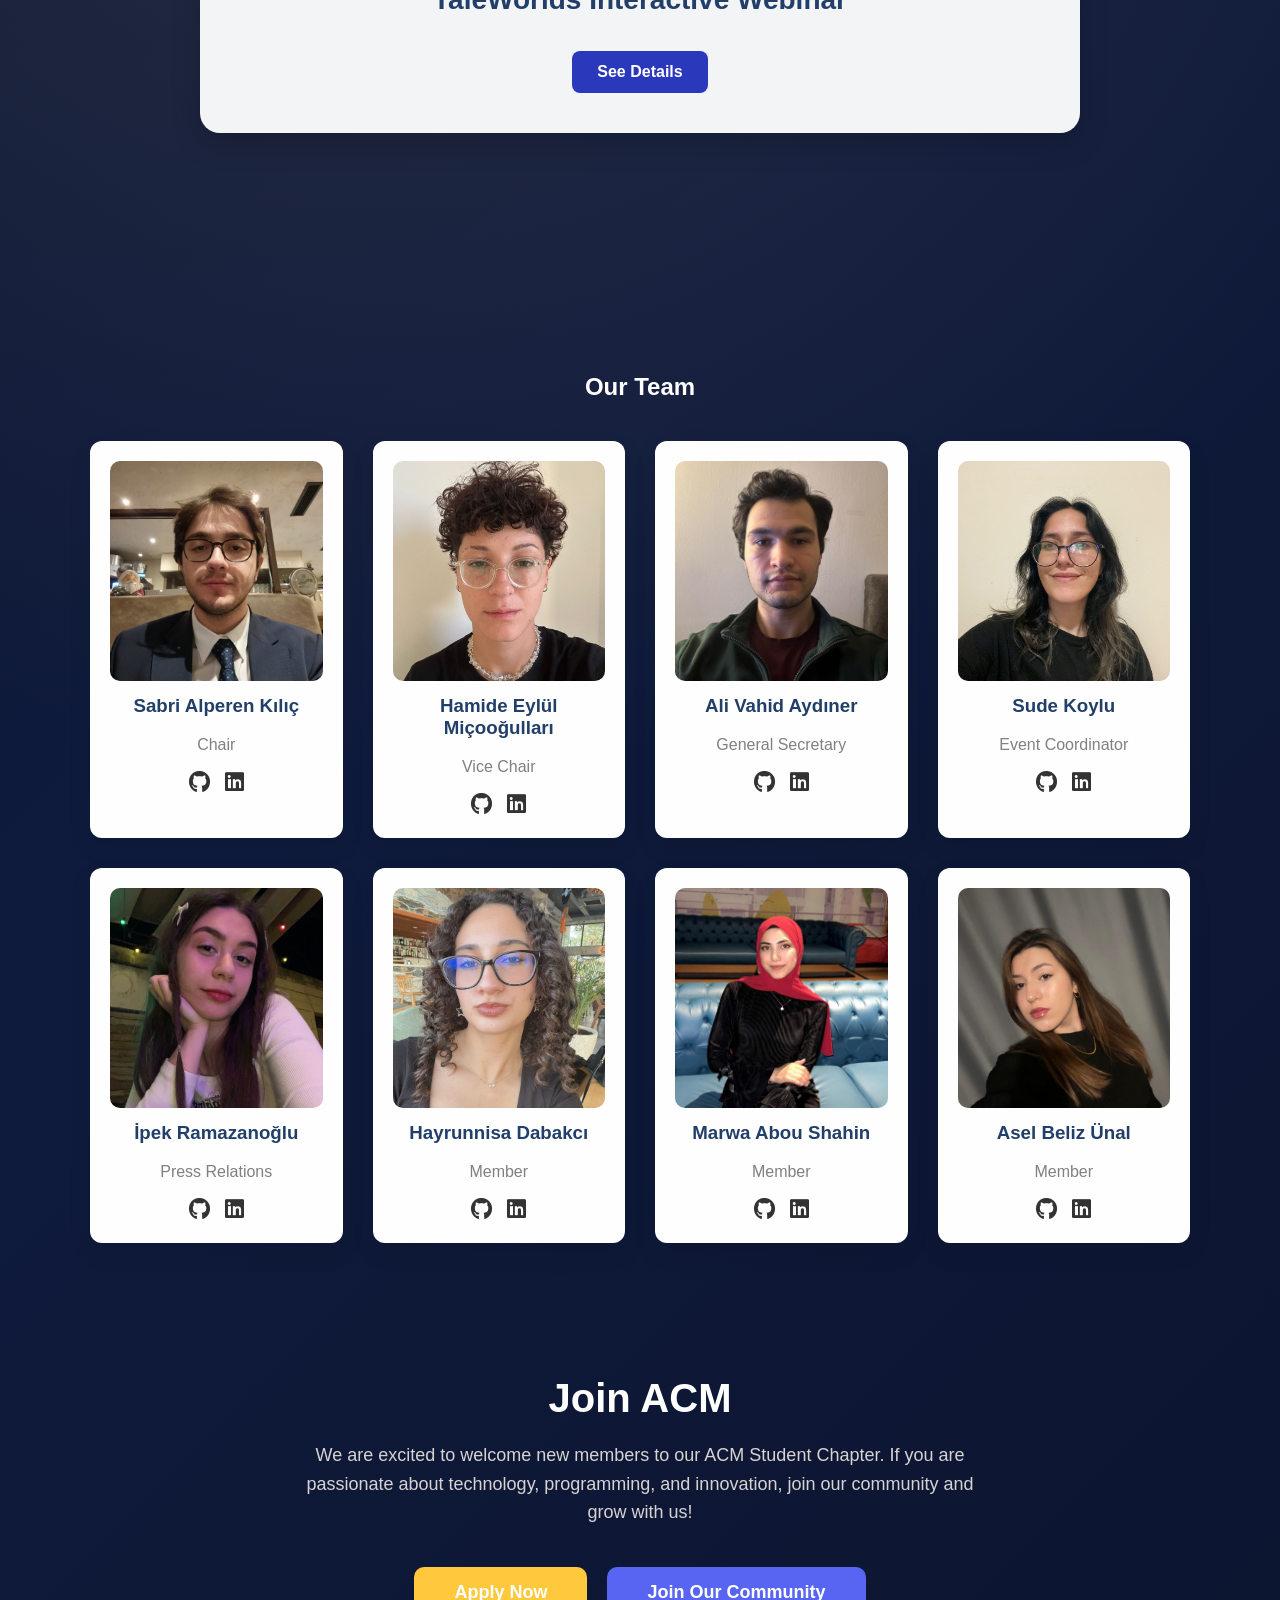
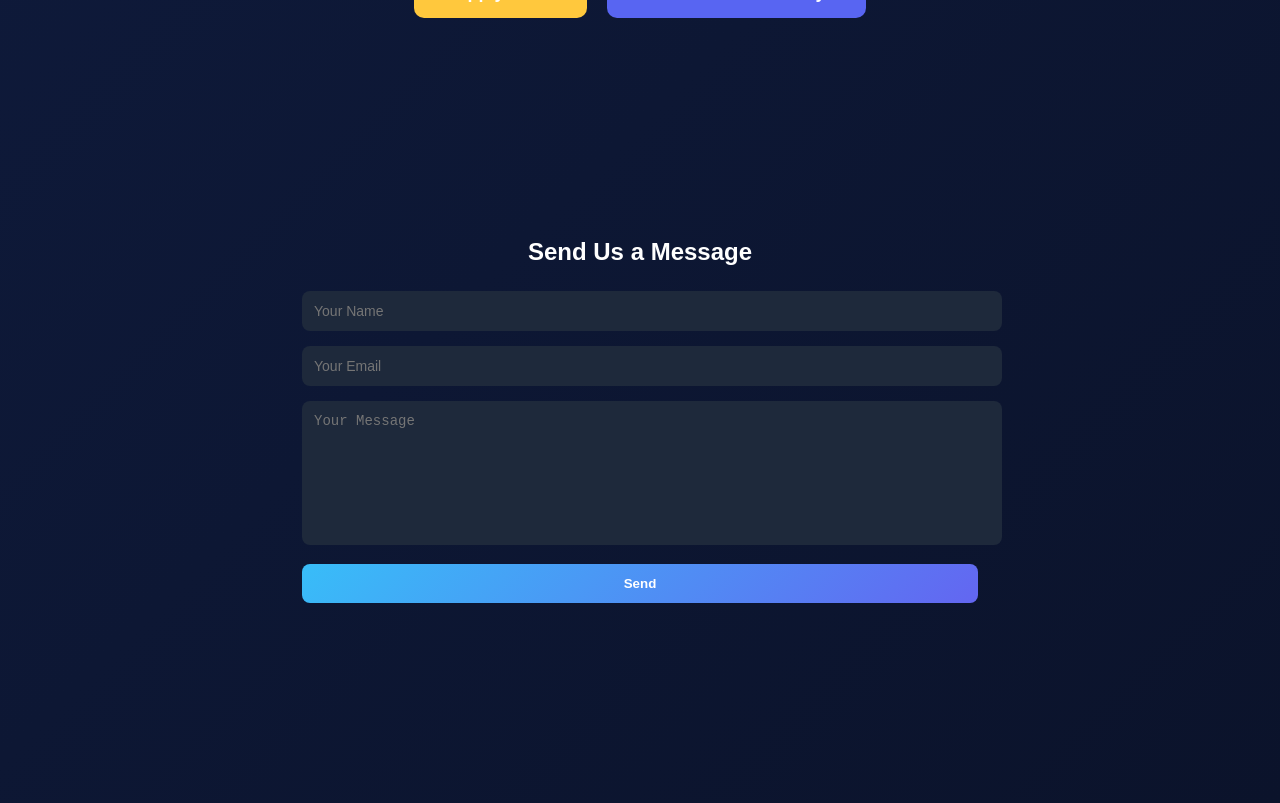
==== commit d040ae8f: "socials update" ====
--- a/index.html
+++ b/index.html
@@ -49,6 +49,24 @@
 <button>Join ACM</button>
 </a>
 
+<div class="social-section">
+    <p>Follow us</p>
+    <div class="social-icons">
+        <a href="https://www.instagram.com/emu_acm?igsh=a2cwNTJ6eGs3OWg2" target="_blank" class="icon instagram">
+            <i class="fab fa-instagram"></i>
+        </a>
+        <a href="https://www.linkedin.com/company/emu-acm-student-chapter/" target="_blank" class="icon linkedin">
+            <i class="fab fa-linkedin"></i>
+        </a>
+        <a href="https://teams.microsoft.com/l/team/19%3A9Vv_E9N7-743a4QBg-4vyO_NdmyQ-X5nA3ak_rE4r1o1%40thread.tacv2/conversations?groupId=bd7922af-b872-4b1f-a3a2-d203bad649ba&tenantId=9696b0a8-9e29-43ab-9fe5-b03aa9431d88" target="_blank" class="icon teams">
+            <i class="fab fa-microsoft"></i>
+        </a>
+        <a href="https://chat.whatsapp.com/Dxe6XDruU5NIJhMyx58i8C" target="_blank" class="icon whatsapp">
+            <i class="fab fa-whatsapp"></i>
+        </a>
+    </div>
+</div>
+
 </section>
 
 
--- a/style.css
+++ b/style.css
@@ -185,6 +185,60 @@
 font-weight:600;
 cursor:pointer;
 }
+.social-section {
+    margin-top: 20px;
+    text-align: center;
+}
+
+.social-section p {
+    color: #ccc;
+    margin-bottom: 10px;
+    font-size: 14px;
+}
+
+.social-icons {
+    display: flex;
+    justify-content: center;
+    gap: 15px;
+}
+
+.icon {
+    width: 45px;
+    height: 45px;
+    border-radius: 50%;
+    display: flex;
+    align-items: center;
+    justify-content: center;
+    color: white;
+    font-size: 20px;
+    transition: 0.3s;
+}
+
+.icon:hover {
+    transform: scale(1.1);
+}
+
+/* Brand colors */
+.instagram {
+    background: #E1306C;
+}
+
+.linkedin {
+    background: #0077B5;
+}
+
+.teams {
+    background: #6264A7;
+}
+
+.whatsapp {
+    background: #25D366;
+}
+
+.icon:hover {
+    transform: scale(1.15);
+    box-shadow: 0 0 15px rgba(255,255,255,0.5);
+}
 
 button:hover{
 background:#ff7f50;
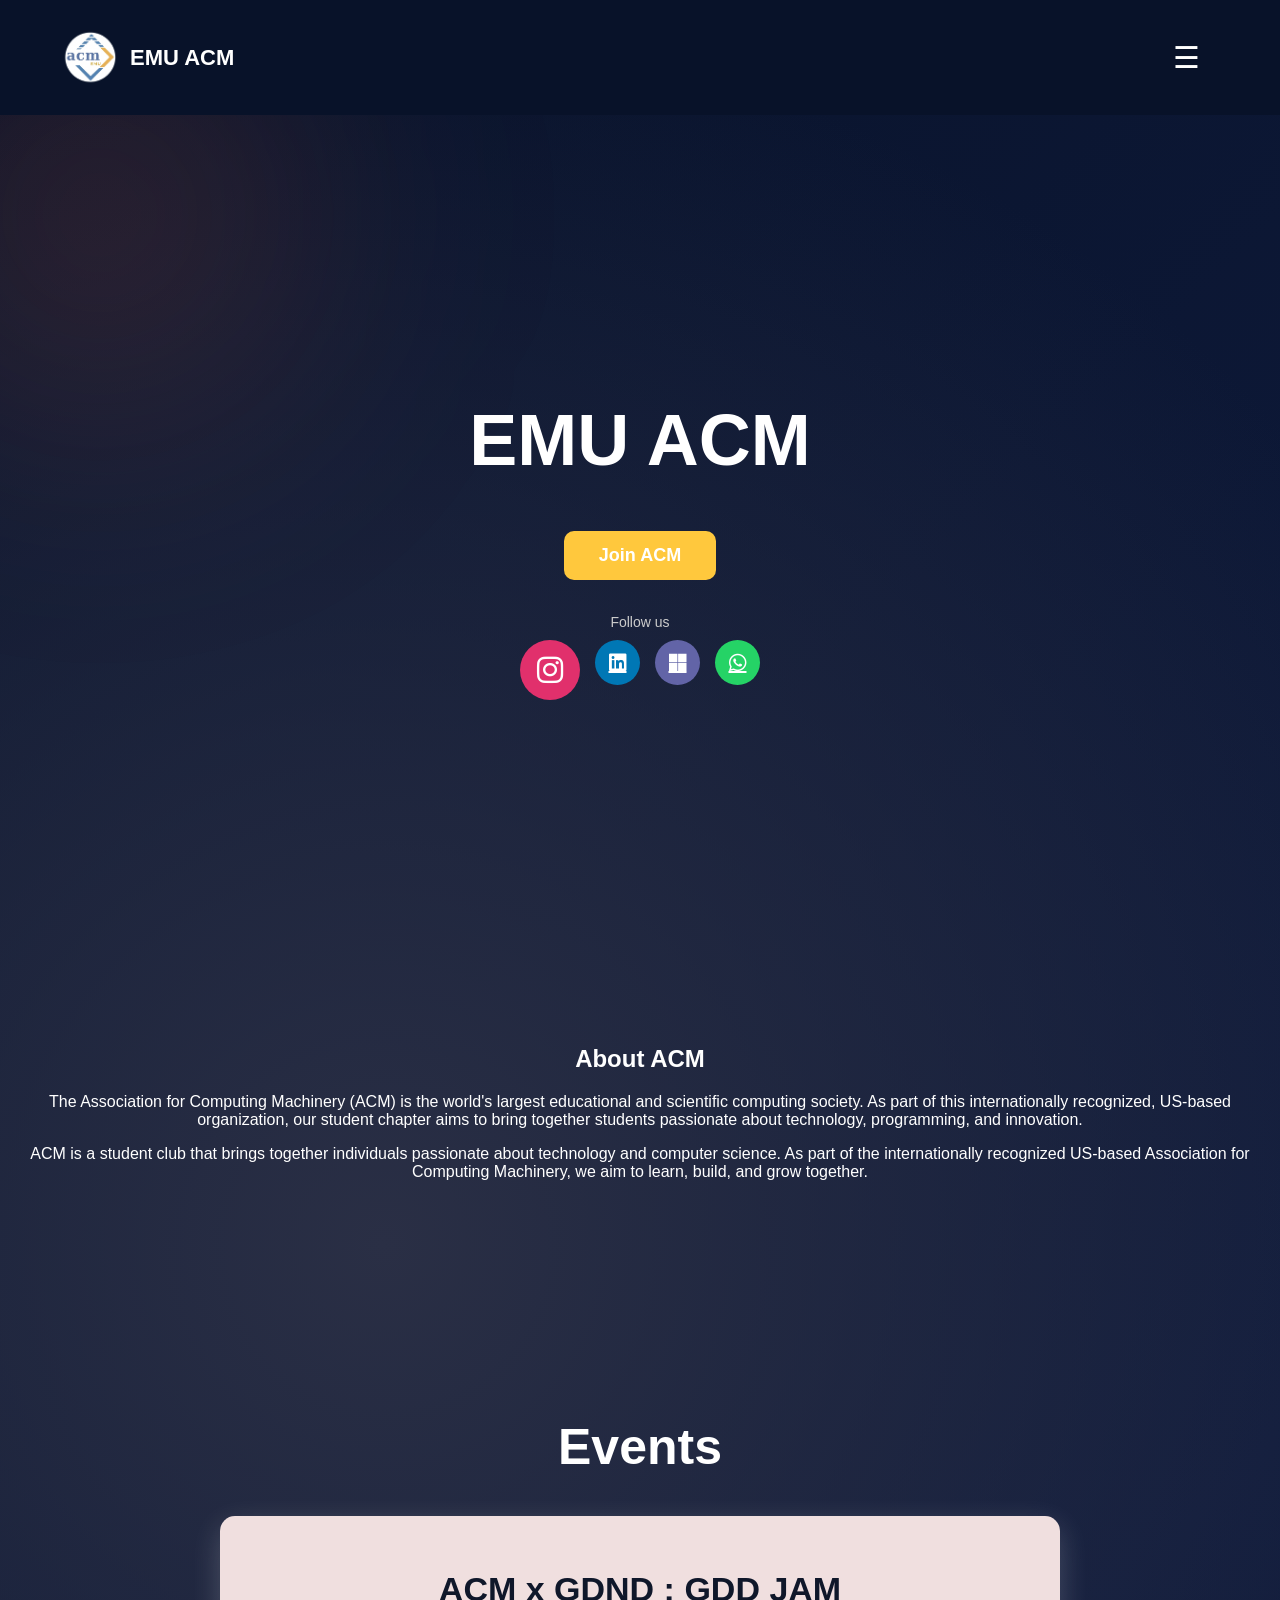
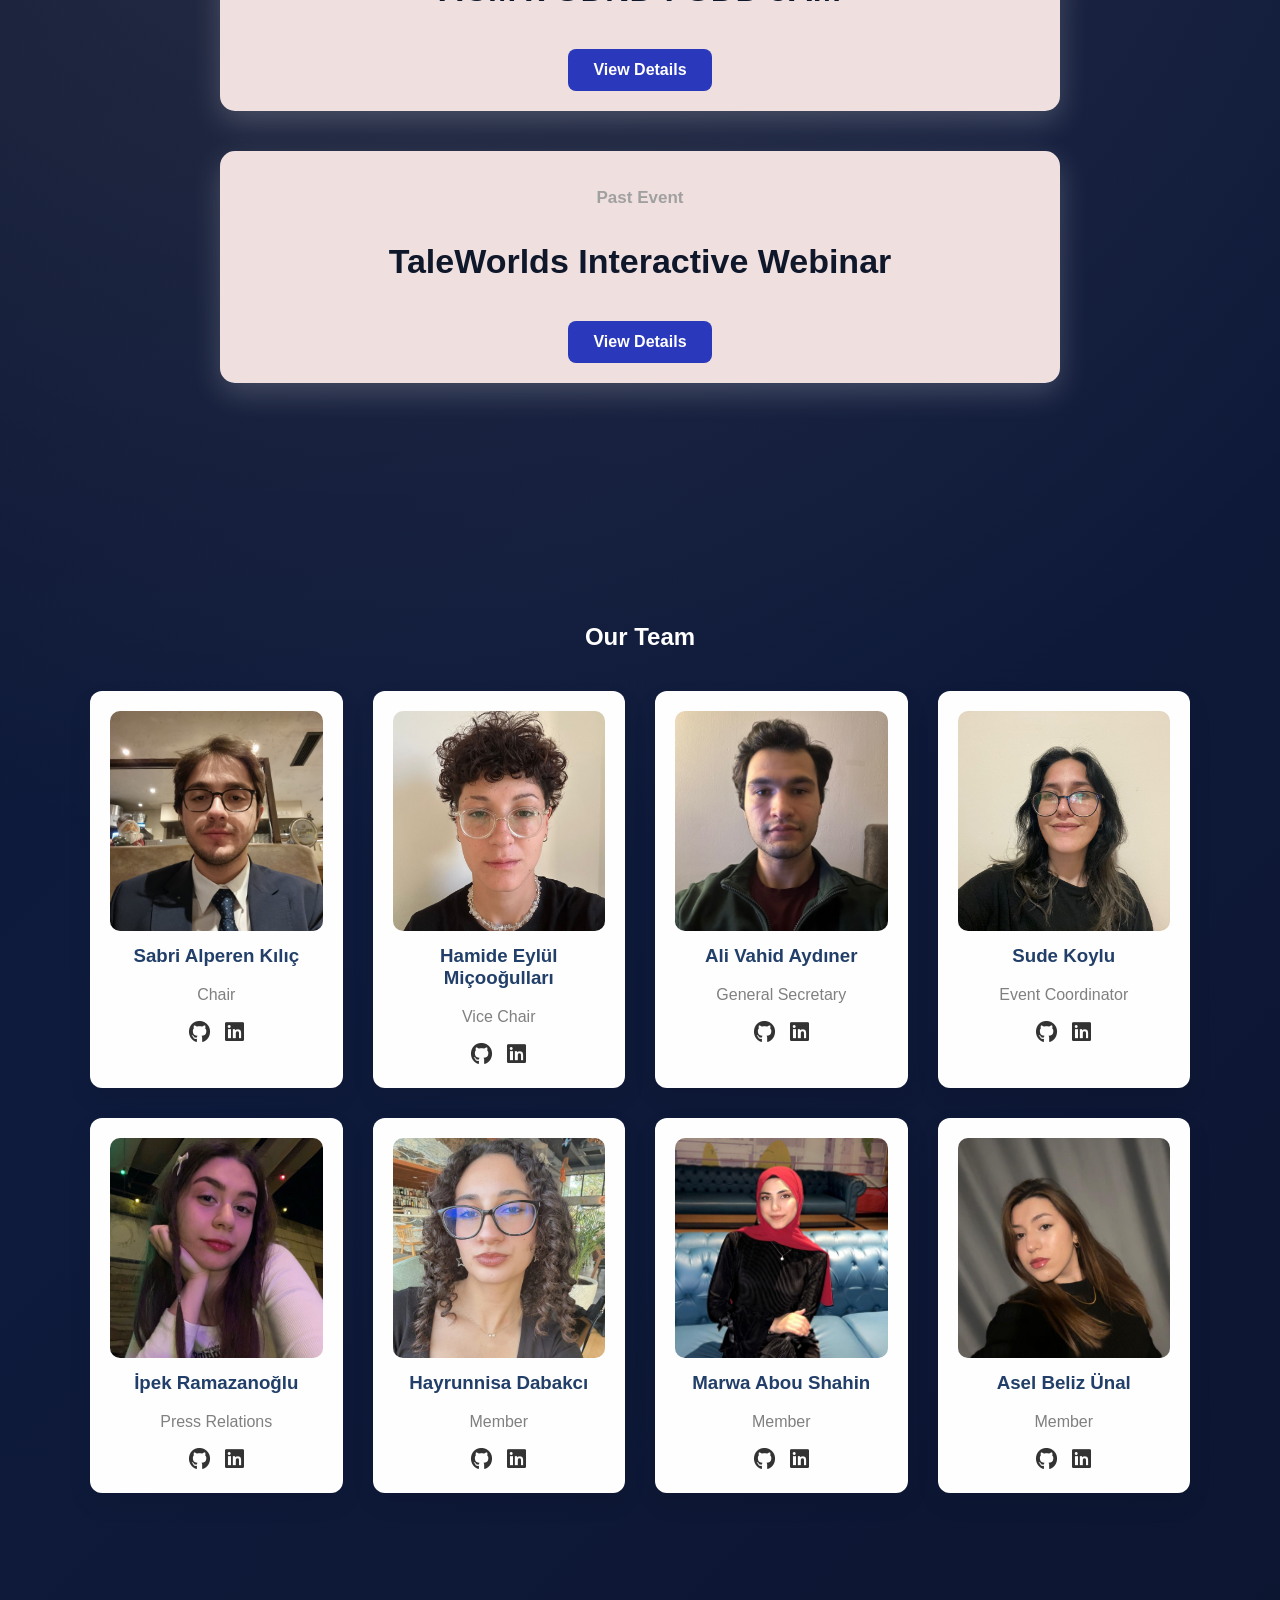
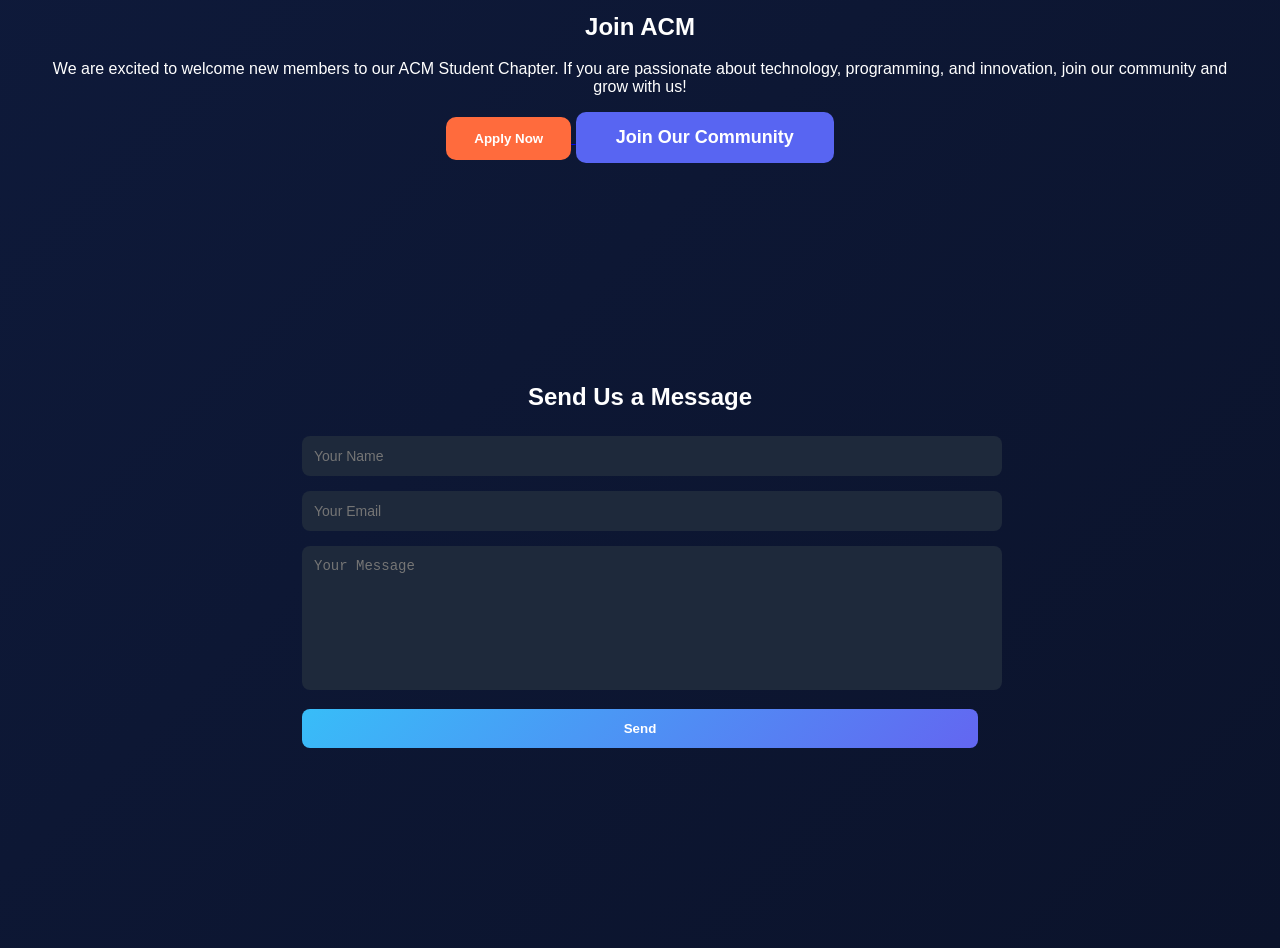
==== commit df9e1706: "update" ====
--- a/index.html
+++ b/index.html
@@ -98,17 +98,29 @@
 
   <div class="event-info">
 
+    <h3>ACM x GDND : GDD JAM</h3>
+
+    <a href="gddjam.html" class="event-btn">
+      View Details
+    </a>
+    
+  </div>
+
+</div>
+
+</p>
+<div class="event-card">
+
+  <div class="event-info">
+    <p><strong>Past Event</strong></p>
     <h3>TaleWorlds Interactive Webinar</h3>
 
     <a href="taleworlds.html" class="event-btn">
-      See Details
+      View Details
     </a>
   </div>
 
 </div>
-
-</p>
-
 </div>
 
 </section>
--- a/style.css
+++ b/style.css
@@ -339,12 +339,12 @@
 
 .event-page{
   padding:60px 20px;
-  color:white;
+  color:rgb(255, 255, 255);
   max-width:1000px;
   margin:auto;
 }
 
-/* 🔥 BAŞLIK */
+/* EVENT1 */
 .event-title{
   font-size:42px;
   margin-bottom:30px;
@@ -358,6 +358,9 @@
   object-fit:contain;
   border-radius:15px;
   margin-bottom:30px;
+
+
+  
 }
 
 /* 🔥 YAZILAR */
@@ -384,7 +387,7 @@
 }
 
 .event-btn:hover{
-  background:#6388ee;
+  background:#4d6ab9;
 }
 
 .events h2{
@@ -393,67 +396,60 @@
 }
 
 .event-card{
-background:#f3f4f6;
+background:#f0dfdf;
 padding:40px;
 border-radius:20px;
 max-width:800px;
 margin:40px auto;
-box-shadow:0 10px 30px rgba(0,0,0,0.2);
+box-shadow:0 10px 30px rgba(255, 255, 255, 0.2);
 }
 
 .event-card h3{
-font-size:28px;
-margin-bottom:15px;
-color:#213f69;
+  font-size:34px;
+  font-weight:700;
+  margin-bottom:20px;
+  color:#0f172a;
 }
 
 .event-card p{
-color:#1f2937;
-font-size:16px;
-}
-
-.join{
-display:flex;
-flex-direction:column;
-align-items:center;
-}
-
-.join h2{
-font-size:40px;
-margin-bottom:20px;
-}
-
-.join p{
-max-width:700px;
-margin:auto;
-font-size:18px;
-line-height:1.6;
-color:#d8d3d3;
-}
-
-.join-buttons{
-margin-top:40px;
-display:flex;
-justify-content:center;
-gap:20px;
-flex-wrap:wrap;
-}
-
-.join-btn{
-padding:15px 40px;
-font-size:18px;
-background:#ffc83d;
-border:none;
-border-radius:10px;
-cursor:pointer;
-transition:0.3s;
-}
-
-.join-btn:hover{
-background:#ffb700;
-transform:translateY(-3px);
-}
-
+  color:#a0a0a0;
+  font-size:17px;
+}
+
+/* event1 feedback start */
+#feedback{
+  padding:50px 20px;
+  text-align:center;
+}
+
+#feedback form{
+  max-width:500px;
+  margin:auto;
+  display:flex;
+  flex-direction:column;
+  gap:15px;
+}
+
+#feedback input,
+#feedback textarea{
+  padding:12px;
+  border-radius:8px;
+  border:none;
+}
+
+#feedback button{
+  padding:12px;
+  background:#00bfff;
+  color:white;
+  border:none;
+  border-radius:8px;
+  cursor:pointer;
+}
+
+#feedback button:hover{
+  background:#009acd;
+}
+/* event1 feedback end */
 .discord-btn{
 padding:15px 40px;
 font-size:18px;
@@ -547,3 +543,131 @@
 font-weight:600;
 }
 
+/* event2 start */
+.event-card{
+  padding:20px;
+  border-radius:15px;
+  text-align:center;
+  transition:0.3s;
+}
+
+.event-card:hover{
+  transform:scale(1.05);
+}
+
+/* BUTTON */
+.event-link{
+  display:inline-block;
+  margin-top:5px;
+  padding:10px 10px;
+  background:#55557e;
+  color:white;
+  text-decoration:none;
+  border-radius:8px;
+  transition:0.3s;
+}
+
+/* 🔥 HOVER'DA YAZI DEĞİŞTİR */
+.event-card:hover .event-link{
+  background:#28a745;
+}
+
+.event-card:hover .event-link::after{
+  content:"Join";
+}
+
+.event-link::after{
+  content:"View Details";
+}
+
+.instagram-link{
+  display:inline-block;
+  margin-top:10px;
+  font-size:16px;
+  color:#f09cf0; /* Instagram rengi */
+  text-decoration:none;
+  font-weight:600;
+  transition:0.3s;
+}
+
+.instagram-link:hover{
+  color:#ffffff;
+  transform:scale(1.05);
+}
+
+.btn{
+  display:inline-block;
+  padding:14px 28px;
+  font-size:16px;
+  font-weight:600;
+  border-radius:10px;
+  text-decoration:none;
+  transition:0.3s;
+}
+
+/* JAM */
+.primary{
+  background:#2a38bb;
+  color:white;
+}
+
+.primary:hover{
+  background:#4d6ab9;
+  transform:scale(1.05);
+}
+
+/* DISCORD */
+.discord{
+  background:#5865F2;
+  color:white;
+}
+
+.discord:hover{
+  background:#4752C4;
+  transform:scale(1.05);
+}
+
+.btn{
+  line-height:1;
+}
+
+.gddjam-buttons{
+  display:flex;
+  justify-content:center; /* 🔥 ORTALAR */
+  gap:20px;
+  margin-top:40px;
+  flex-wrap:wrap;
+}
+
+.instagram-section{
+  display:flex;
+  flex-direction:column;
+  align-items:center;
+  text-align:center; /* 🔥 kritik */
+  gap:15px;
+  margin:40px auto;
+}
+
+.goodluck-text{
+  max-width:700px; /* 🔥 taşmayı engeller */
+}
+
+.icon.instagram{
+  width:60px;
+  height:60px;
+  background:#E1306C;
+  border-radius:50%;
+
+  display:flex;               /* 🔥 önemli */
+  align-items:center;         /* 🔥 dikey ortala */
+  justify-content:center;     /* 🔥 yatay ortala */
+
+  margin:0 auto;
+  text-decoration:none;
+}
+
+.icon.instagram i{
+  font-size:30px;
+  color:white;
+  line-height:1;              /* 🔥 kritik */
+}
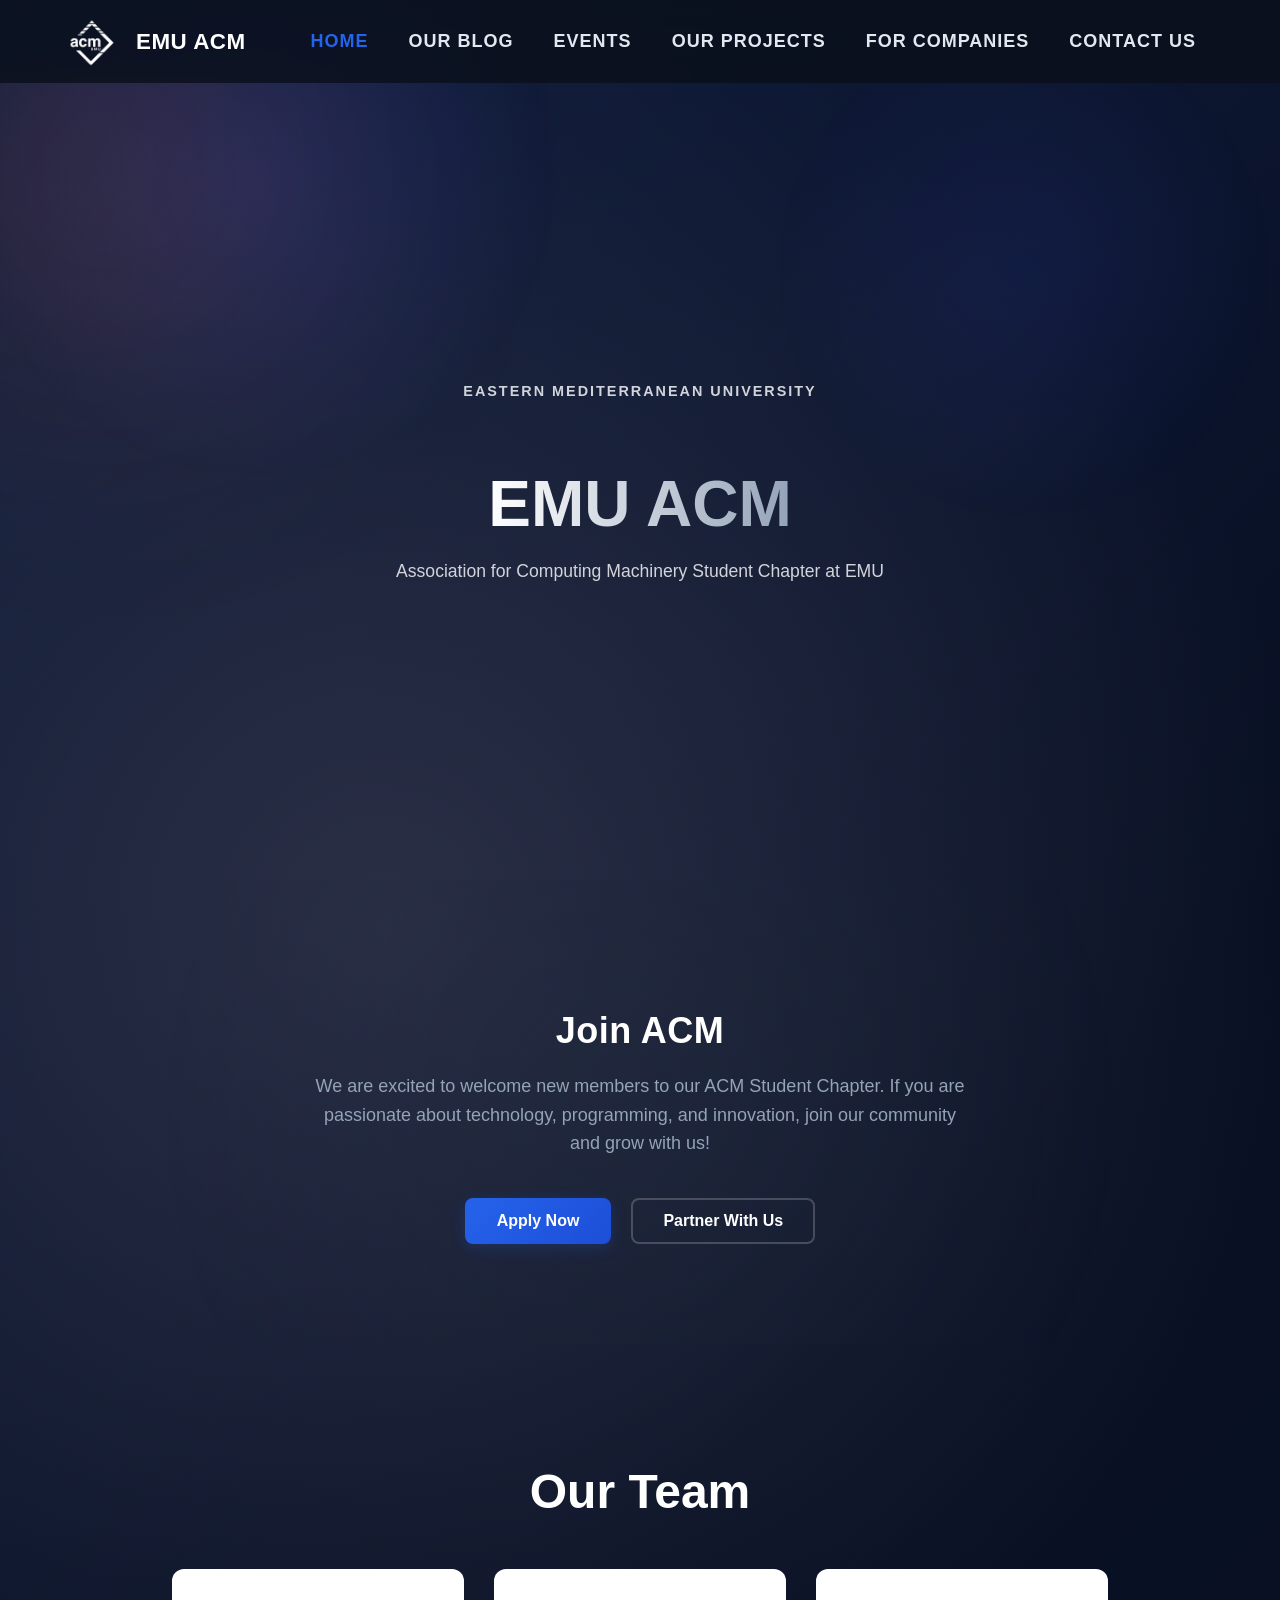
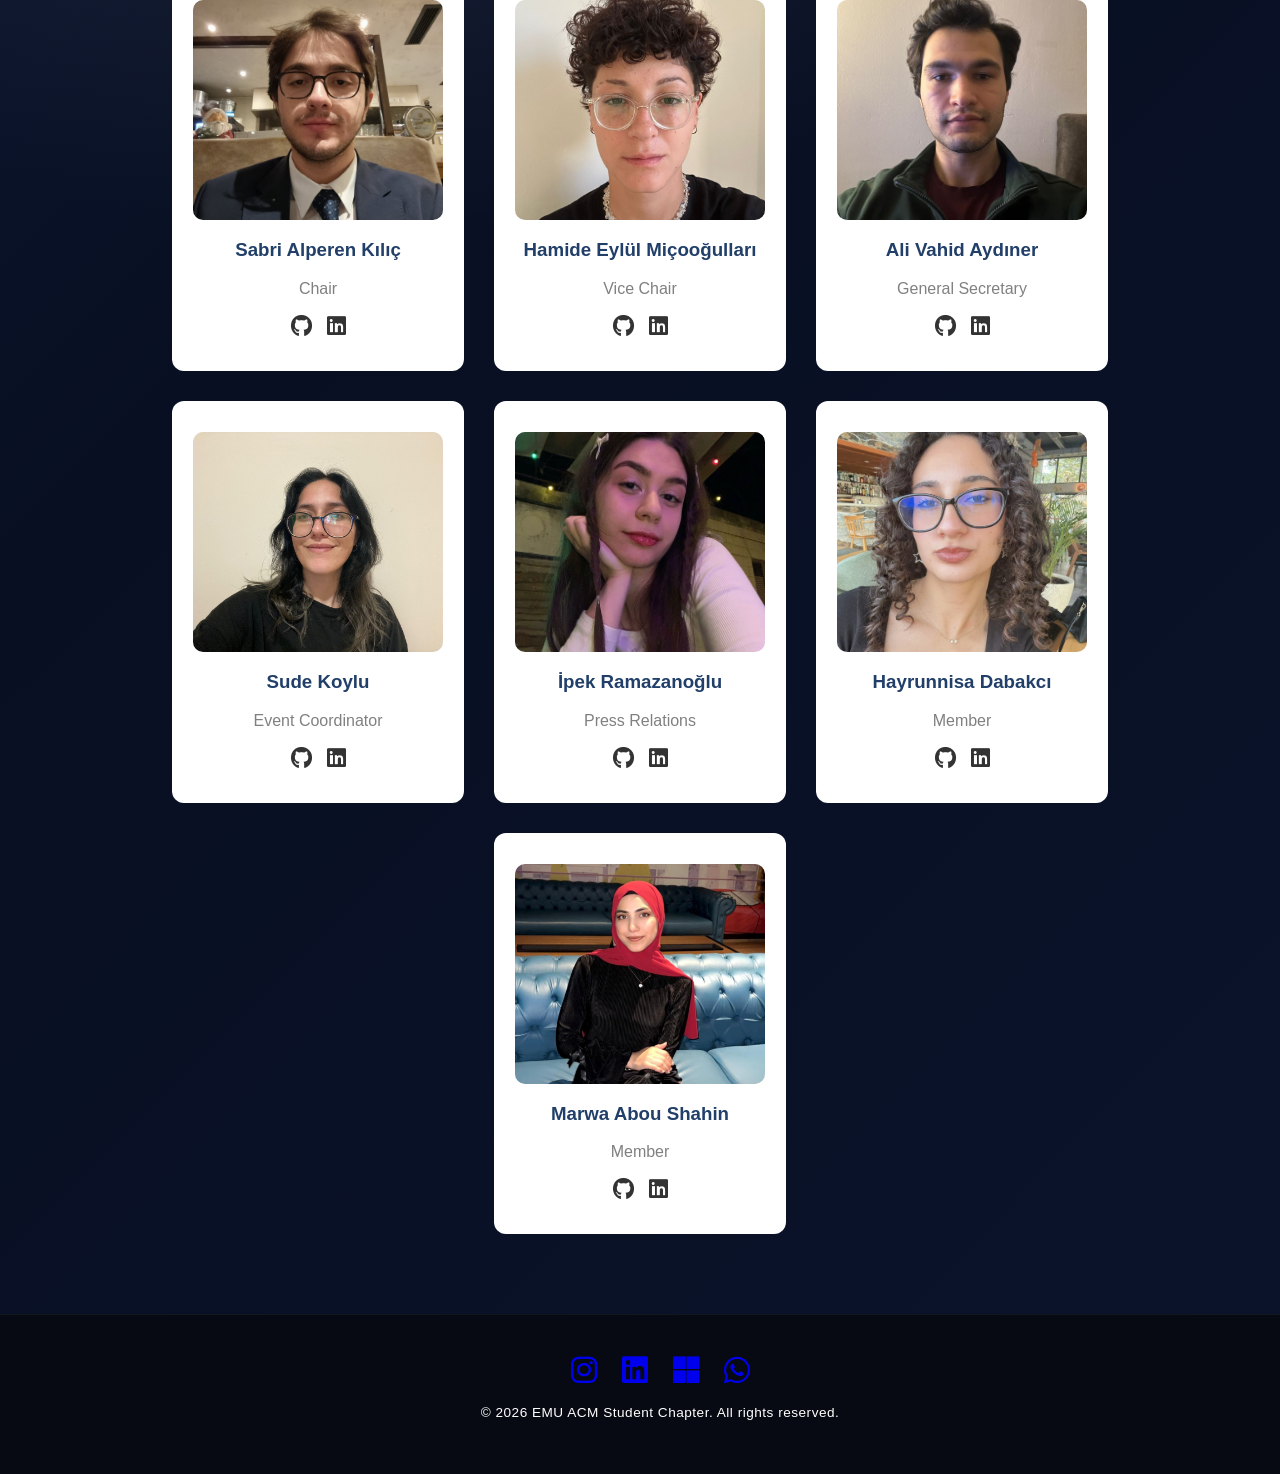
==== commit b0d52bc9: "update" ====
--- a/index.html
+++ b/index.html
@@ -1,346 +1,151 @@
 <!DOCTYPE html>
 <html lang="en">
+  <head>
+    <meta charset="UTF-8">
+    <meta name="viewport" content="width=device-width, initial-scale=1.0">
 
-<head>
-<meta charset="UTF-8">
-<meta name="viewport" content="width=device-width, initial-scale=1.0">
+    <title>EMU ACM | Home</title>
 
-<title>ACM Student Chapter</title>
+    <link rel="stylesheet" href="css/base.css">
+    <link rel="stylesheet" href="css/navbar.css">
+    <link rel="stylesheet" href="css/team.css">
+    <link rel="stylesheet" href="css/footer.css">
+    <link rel="stylesheet" href="css/responsive.css">
+      <link rel="stylesheet" href="css/hero.css">
+    <link rel="stylesheet"
+          href="https://cdnjs.cloudflare.com/ajax/libs/font-awesome/6.5.0/css/all.min.css">
+  </head>
+  <body>
 
-<link rel="stylesheet" href="./style.css">
-
-<link rel="stylesheet" href="https://cdnjs.cloudflare.com/ajax/libs/font-awesome/6.5.0/css/all.min.css">
-
-</head>
-
-<body>
-
-<header>
-
-<div class="logo-container">
-<img src="images/logo.png" class="logo">
-<h2>EMU ACM</h2>
-</div>
-
-<nav class="navbar">
-
-  <div class="menu-toggle" id="menu-toggle">
-    &#9776;
-  </div>
-
-  <ul class="nav-links" id="nav-links">
-    <li><a href="#home">Home</a></li>
-    <li><a href="#events">Events</a></li>
-    <li><a href="#team">Team</a></li>
-    <li><a href="#join">Join</a></li>
-  </ul>
-
-</nav>
-
-</header>
+    <header>
+        <div class="logo-container">
+            <img src="images/logo.png" class="logo" alt="EMU ACM Logo">
+            <h2>EMU ACM</h2>
+        </div>
+        <nav class="navbar">
+            <div class="menu-toggle" id="menu-toggle">&#9776;</div>
+            <ul class="nav-links" id="nav-links">
+                <li><a href="index.html" class="active">Home</a></li>
+                <li><a href="blog.html">Our Blog</a></li>
+                <li><a href="events.html">Events</a></li>
+                <li><a href="projects.html">Our Projects</a></li>
+                <li><a href="companies.html">For Companies</a></li>
+                <li><a href="contact.html">Contact Us</a></li>
+            </ul>
+        </nav>
+    </header>
 
 
-<section id="home" class="hero">
+    <!-- Refined Hero Section -->
+    <section id="home" class="hero">
+        <p class="accent-text">EASTERN MEDITERRANEAN UNIVERSITY</p>
+        <h1>EMU ACM </h1>
+        <p class="hero-subheadline">
+            Association for Computing Machinery Student Chapter at EMU
+        </p>
+    </section>
 
-<h1>EMU ACM</h1>
+    <!-- Join ACM Section -->
+    <section id="join" class="join">
+        <h2>Join ACM</h2>
+        <p>We are excited to welcome new members to our ACM Student Chapter. If you are passionate about technology, programming, and innovation, join our community and grow with us!</p>
+        <div class="join-buttons">
+            <a href="https://forms.gle/mFow9Y1mrh2mynX3A" target="_blank"><button class="join-btn">Apply Now</button></a>
+            <a href="companies.html" class="btn-secondary">Partner With Us</a>
+        </div>
+    </section>
+
+    <!-- Our Team Section (Moved to Lower Section) -->
+    <section id="team">
+        <h2>Our Team</h2>
+        <div class="team-container">
+            <div class="member">
+                <img src="images/team/member1.jpeg" alt="Chair">
+                <h3>Sabri Alperen Kılıç</h3>
+                <p>Chair</p>
+                <div class="socials">
+                    <a href="https://github.com/EOLO03" target="_blank"><i class="fa-brands fa-github"></i></a>
+                    <a href="https://www.linkedin.com/in/alperen-k%C4%B1l%C4%B1%C3%A7-/" target="_blank"><i class="fa-brands fa-linkedin"></i></a>
+                </div>
+            </div>
+            <div class="member">
+                <img src="images/team/member2.jpg" alt="Vice Chair">
+                <h3>Hamide Eylül Miçooğulları</h3>
+                <p>Vice Chair</p>
+                <div class="socials">
+                    <a href="https://github.com/micooeyll" target="_blank"><i class="fa-brands fa-github"></i></a>
+                    <a href="https://www.linkedin.com/in/hamide-eyl%C3%BCl-mi%C3%A7oo%C4%9Fullar%C4%B1-830ba8386/" target="_blank"><i class="fa-brands fa-linkedin"></i></a>
+                </div>
+            </div>
+            <div class="member">
+                <img src="images/team/member3.jpeg" alt="General Secretary">
+                <h3>Ali Vahid Aydıner</h3>
+                <p>General Secretary</p>
+                <div class="socials">
+                    <a href="https://github.com/Aalivahid" target="_blank"><i class="fa-brands fa-github"></i></a>
+                    <a href="https://www.linkedin.com/in/ali-vahid-aydiner-563586332/" target="_blank"><i class="fa-brands fa-linkedin"></i></a>
+                </div>
+            </div>
+            <div class="member">
+                <img src="images/team/member4.jpeg" alt="Event Coordinator">
+                <h3>Sude Koylu</h3>
+                <p>Event Coordinator</p>
+                <div class="socials">
+                    <a href="https://github.com/sudekoylu" target="_blank"><i class="fa-brands fa-github"></i></a>
+                    <a href="https://www.linkedin.com/in/sudekoylu" target="_blank"><i class="fa-brands fa-linkedin"></i></a>
+                </div>
+            </div>
+            <div class="member">
+                <img src="images/team/member5.jpeg" alt="Press Relations">
+                <h3>İpek Ramazanoğlu</h3>
+                <p>Press Relations</p>
+                <div class="socials">
+                    <a href="https://github.com/ipek-1" target="_blank"><i class="fa-brands fa-github"></i></a>
+                    <a href="https://www.linkedin.com/in/ipek-ramazano%C4%9Flu-9916173b5/" target="_blank"><i class="fa-brands fa-linkedin"></i></a>
+                </div>
+            </div>
+            <div class="member">
+                <img src="images/team/member6.jpeg" alt="Member">
+                <h3>Hayrunnisa Dabakcı</h3>
+                <p>Member</p>
+                <div class="socials">
+                    <a href="https://github.com/nisadastra" target="_blank"><i class="fa-brands fa-github"></i></a>
+                    <a href="https://www.linkedin.com/in/hayrunnisa-dabakci-02b020398/" target="_blank"><i class="fa-brands fa-linkedin"></i></a>
+                </div>
+            </div>
+            <div class="member">
+                <img src="images/team/member7.jpeg" alt="Member">
+                <h3>Marwa Abou Shahin</h3>
+                <p>Member</p>
+                <div class="socials">
+                    <a href="https://github.com/banymelis274-byte" target="_blank"><i class="fa-brands fa-github"></i></a>
+                    <a href="https://www.linkedin.com/in/marwa-shaheen-0a56b93b3/" target="_blank"><i class="fa-brands fa-linkedin"></i></a>
+                </div>
+            </div>
+    </section>
+
+    <!-- Footer for Social Icons -->
+    <footer>
+        <div class="footer-socials">
+            <a href="https://www.instagram.com/emu_acm" target="_blank"><i class="fab fa-instagram"></i></a>
+            <a href="https://www.linkedin.com/company/emu-acm-student-chapter/" target="_blank"><i class="fab fa-linkedin"></i></a>
+            <a href="https://teams.microsoft.com/l/team/19%3A9Vv_E9N7-743a4QBg-4vyO_NdmyQ-X5nA3ak_rE4r1o1%40thread.tacv2/conversations?groupId=bd7922af-b872-4b1f-a3a2-d203bad649ba&tenantId=9696b0a8-9e29-43ab-9fe5-b03aa9431d88" target="_blank"><i class="fab fa-microsoft"></i></a>
+            <a href="https://chat.whatsapp.com/BDj3ghU22f7ATfSMXpbVHL" target="_blank"><i class="fab fa-whatsapp"></i></a>
+        </div>
+        <p>&copy; 2026 EMU ACM Student Chapter. All rights reserved.</p>
+    </footer>
+
+    <script>
+        const toggle = document.getElementById("menu-toggle");
+        const navLinks = document.getElementById("nav-links");
+        toggle.addEventListener("click", () => {
+            navLinks.classList.toggle("active");
+        });
+    </script>
+  </body>
+</html>
 
 
-<a href="#join">
-<button>Join ACM</button>
-</a>
-
-<div class="social-section">
-    <p>Follow us</p>
-    <div class="social-icons">
-        <a href="https://www.instagram.com/emu_acm?igsh=a2cwNTJ6eGs3OWg2" target="_blank" class="icon instagram">
-            <i class="fab fa-instagram"></i>
-        </a>
-        <a href="https://www.linkedin.com/company/emu-acm-student-chapter/" target="_blank" class="icon linkedin">
-            <i class="fab fa-linkedin"></i>
-        </a>
-        <a href="https://teams.microsoft.com/l/team/19%3A9Vv_E9N7-743a4QBg-4vyO_NdmyQ-X5nA3ak_rE4r1o1%40thread.tacv2/conversations?groupId=bd7922af-b872-4b1f-a3a2-d203bad649ba&tenantId=9696b0a8-9e29-43ab-9fe5-b03aa9431d88" target="_blank" class="icon teams">
-            <i class="fab fa-microsoft"></i>
-        </a>
-        <a href="https://chat.whatsapp.com/Dxe6XDruU5NIJhMyx58i8C" target="_blank" class="icon whatsapp">
-            <i class="fab fa-whatsapp"></i>
-        </a>
-    </div>
-</div>
-
-</section>
 
 
-<section id="about">
 
-<h2>About ACM</h2>
-
-<p>
-The Association for Computing Machinery (ACM) is the world's largest educational and
-scientific computing society. As part of this internationally recognized, US-based
-organization, our student chapter aims to bring together students passionate about
-technology, programming, and innovation.
-</p>
-
-<p>
-ACM is a student club that brings together individuals passionate about
-technology and computer science. As part of the internationally recognized
-US-based Association for Computing Machinery, we aim to learn, build,
-and grow together.
-</p>
-
-</section>
-
-<section id="events" class="events">
-
-<h2>Events</h2>
-
-<div class="event-card">
-
-  <div class="event-info">
-
-    <h3>ACM x GDND : GDD JAM</h3>
-
-    <a href="gddjam.html" class="event-btn">
-      View Details
-    </a>
-    
-  </div>
-
-</div>
-
-</p>
-<div class="event-card">
-
-  <div class="event-info">
-    <p><strong>Past Event</strong></p>
-    <h3>TaleWorlds Interactive Webinar</h3>
-
-    <a href="taleworlds.html" class="event-btn">
-      View Details
-    </a>
-  </div>
-
-</div>
-</div>
-
-</section>
-
-</section>
-
-
-<section id="team">
-
-<h2>Our Team</h2>
-
-<div class="team-container">
-
-<div class="member">
-<img src="images/team/member1.jpeg">
-<h3>Sabri Alperen Kılıç</h3>
-<p>Chair</p>
-<div class="socials">
-
-<a href="https://github.com/EOLO03" target="_blank">
-<i class="fa-brands fa-github"></i>
-</a>
-
-<a href="https://www.linkedin.com/in/alperen-k%C4%B1l%C4%B1%C3%A7-/" target="_blank">
-<i class="fa-brands fa-linkedin"></i>
-</a>
-
-</div>
-</div>
-
-<div class="member">
-<img src="images/team/member2.jpg">
-<h3>Hamide Eylül Miçooğulları</h3>
-<p>Vice Chair</p>
-<div class="socials">
-
-<a href="https://github.com/micooeyll" target="_blank">
-<i class="fa-brands fa-github"></i>
-</a>
-
-<a href="https://www.linkedin.com/in/hamide-eyl%C3%BCl-mi%C3%A7oo%C4%9Fullar%C4%B1-830ba8386/" target="_blank">
-<i class="fa-brands fa-linkedin"></i>
-</a>
-
-</div>
-</div>
-
-<div class="member">
-<img src="images/team/member3.jpeg">
-<h3>Ali Vahid Aydıner</h3>
-<p>General Secretary</p>
-
-<div class="socials">
-
-<a href="https://github.com/Aalivahid" target="_blank">
-<i class="fa-brands fa-github"></i>
-</a>
-
-<a href="https://www.linkedin.com/in/ali-vahid-aydiner-563586332/" target="_blank">
-<i class="fa-brands fa-linkedin"></i>
-</a>
-
-</div>
-</div>
-
-<div class="member">
-<img src="images/team/member4.jpeg">
-<h3>Sude Koylu</h3>
-<p>Event Coordinator</p>
-
-<div class="socials">
-
-<a href="https://github.com/sudekoylu" target="_blank">
-<i class="fa-brands fa-github"></i>
-</a>
-
-<a href="https://www.linkedin.com/in/sudekoylu?utm_source=share&utm_campaign=share_via&utm_content=profile&utm_medium=ios_app" target="_blank">
-<i class="fa-brands fa-linkedin"></i>
-</a>
-
-</div>
-</div>
-
-<div class="member">
-<img src="images/team/member5.jpeg">
-<h3>İpek Ramazanoğlu</h3>
-<p>Press Relations</p>
-
-<div class="socials">
-
-<a href="https://github.com/ipek-1" target="_blank">
-<i class="fa-brands fa-github"></i>
-</a>
-
-<a href="https://www.linkedin.com/in/ipek-ramazano%C4%9Flu-9916173b5/" target="_blank">
-<i class="fa-brands fa-linkedin"></i>
-</a>
-
-</div>
-</div>
-
-<div class="member">
-<img src="images/team/member6.jpeg">
-<h3>Hayrunnisa Dabakcı</h3>
-<p>Member</p>
-
-<div class="socials">
-
-<a href="https://github.com/nisadastra" target="_blank">
-<i class="fa-brands fa-github"></i>
-</a>
-
-<a href="https://www.linkedin.com/in/hayrunnisa-dabakci-02b020398/" target="_blank">
-<i class="fa-brands fa-linkedin"></i>
-</a>
-
-</div>
-</div>
-
-<div class="member">
-<img src="images/team/member7.jpeg">
-<h3>Marwa Abou Shahin</h3>
-<p>Member</p>
-
-<div class="socials">
-
-<a href="https://github.com/banymelis274-byte" target="_blank">
-<i class="fa-brands fa-github"></i>
-</a>
-
-<a href="https://www.linkedin.com/in/marwa-shaheen-0a56b93b3/edit/forms/intro/new/?profileFormEntryPoint=PROFILE_SECTION" target="_blank">
-<i class="fa-brands fa-linkedin"></i>
-</a>
-
-</div>
-</div>
-
-
-<div class="member">
-<img src="images/team/member8.jpeg">
-<h3>Asel Beliz Ünal</h3>
-<p>Member</p>
-
-<div class="socials">
-
-<a href="https://github.com/aselblz" target="_blank">
-<i class="fa-brands fa-github"></i>
-</a>
-
-<a href="https://tr.linkedin.com/in/asel-beliz-691830176" target="_blank">
-<i class="fa-brands fa-linkedin"></i>
-</a>
-
-</div>
-</div>
-
-</div>
-
-<section id="join" class="join">
-
-<h2>Join ACM</h2>
-
-<p>
-We are excited to welcome new members to our ACM Student Chapter.
-If you are passionate about technology, programming, and innovation,
-join our community and grow with us!
-</p>
-
-<div class="join-buttons">
-
-<a href="https://forms.gle/mFow9Y1mrh2mynX3A" target="_blank">
-<button class="join-btn">Apply Now</button>
-</a>
-
-<a href="#">
-<button class="discord-btn">Join Our Community</button>
-</a>
-
-</div>
-</section>
-
-<section class="contact">
-<h2>Send Us a Message</h2>
-
-<form id="contact-form" action="https://formspree.io/f/mvzwpyvy" method="POST">
-
-<input type="text" name="name" placeholder="Your Name" required>
-
-<input type="email" name="email" placeholder="Your Email" required>
-
-<textarea name="message" placeholder="Your Message" required></textarea>
-
-<button type="submit">Send</button>
-
-</form>
-</section>
-
-</div>
-
-</section>
-
-<script>
-
-    document.getElementById("form-message").innerText = "Form Sent ✅";
-    
-    this.reset(); 
-;
-</script>
-
-</body>
-
-<script>
-
-const toggle = document.getElementById("menu-toggle");
-const navLinks = document.getElementById("nav-links");
-
-toggle.addEventListener("click", () => {
-  navLinks.classList.toggle("active");
-});
-
-</script>
-
-</html>
--- a/css/base.css
+++ b/css/base.css
@@ -0,0 +1,99 @@
+html{
+scroll-behavior:smooth;
+}
+
+body{
+margin:0;
+font-family:Arial,sans-serif;
+color:white;
+
+background:
+radial-gradient(circle at 30% 30%,#2a2f45 0%,transparent 40%),
+linear-gradient(135deg,#111f41,#080f22,#0b132b);
+}
+
+section{
+padding:60px 20px;
+text-align:center;
+}
+
+button{
+background:#ff6b3d;
+border:none;
+padding:14px 28px;
+border-radius:10px;
+color:white;
+font-weight:600;
+cursor:pointer;
+}
+
+button:hover{
+background:#ff7f50;
+}
+
+.container{
+max-width:1000px;
+margin:0 auto;
+padding:0 20px;
+}
+
+.btn-primary{
+display:inline-block;
+padding:15px 40px;
+background:#4d5bf7;
+color:white;
+text-decoration:none;
+border-radius:50px;
+font-weight:600;
+transition:.3s;
+}
+
+.btn-primary:hover{
+background:#3b48e5;
+box-shadow:0 10px 30px rgba(77,91,247,.4);
+}
+
+
+/* ==========================================================================
+   3. GENEL SAYFA BAŞLIKLARI (Page Header)
+   ========================================================================== */
+.page-header {
+    text-align: center;
+    padding: 60px 20px 40px 20px;
+}
+
+.page-header h1 {
+    font-size: 2.5rem;
+    margin-bottom: 12px;
+}
+
+.page-header p {
+    color: var(--text-muted);
+    font-size: 1.1rem;
+    max-width: 600px;
+    margin: 0 auto;
+}
+
+
+
+body::before{
+    content:"";
+    position:fixed;
+    inset:0;
+    pointer-events:none;
+
+    background:
+        radial-gradient(circle at 20% 20%, rgba(77,91,247,.15), transparent 300px),
+        radial-gradient(circle at 80% 30%, rgba(77,91,247,.1), transparent 250px);
+
+    animation: pulseGlow 6s ease-in-out infinite;
+}
+
+@keyframes pulseGlow{
+    0%,100%{
+        opacity:.4;
+    }
+    50%{
+        opacity:1;
+    }
+}
--- a/css/navbar.css
+++ b/css/navbar.css
@@ -0,0 +1,101 @@
+main {
+    padding-top: 90px;
+    margin-top: 0;
+}
+
+body{
+    padding-top: 70px;
+}
+
+.navbar{
+display:flex;
+justify-content:space-between;
+align-items:center;
+padding:20px;
+position:relative;
+}
+
+.menu-toggle{
+display:none !important;
+}
+
+.nav-links{
+display:flex !important;
+flex-direction:row !important;
+list-style:none;
+gap:40px;
+margin:0;
+padding:0;
+}
+
+.nav-links.active{
+display:flex;
+}
+
+.nav-links li{
+display:inline-block;
+}
+
+.nav-links a{
+color:#e2e8f0;
+text-decoration:none;
+font-size:1.125rem;
+font-weight:600;
+text-transform:uppercase;
+letter-spacing:1px;
+transition:color .3s ease;
+}
+
+.nav-links a:hover,
+.nav-links a.active{
+color:#2563eb;
+}
+
+.logo-container {
+    display: flex;
+    align-items: center;
+    gap: 12px;
+}
+
+.logo {
+    height: 60px;
+    width: auto;
+}
+
+.logo-container h2 {
+    font-size: 1.4rem;
+    font-weight: 700;
+    letter-spacing: 0.5px;
+}
+
+
+/* ==========================================================================
+   2. HEADER & NAVIGASYON (Üst Menü)
+   ========================================================================== */
+header {
+    position: fixed;
+    top: 0;
+    left: 0;
+    width: 100%;
+
+    display: flex;
+    justify-content: space-between;
+    align-items: center;
+
+    padding: 10px 5%;
+    box-sizing: border-box;
+
+    background-color: rgba(11, 15, 25, 0.8);
+    backdrop-filter: blur(12px);
+
+    z-index: 9999;
+}
+
+.hero {
+    min-height: 90vh;
+}
+html,
+body{
+    overflow-x:hidden;
+    max-width:100%;
+}
--- a/css/team.css
+++ b/css/team.css
@@ -0,0 +1,259 @@
+
+/* =========================================
+   1. HERO & JOIN SECTIONS (style.css)
+========================================= */
+
+.accent-text {
+    color: var(--primary-color);
+    font-size: 0.9rem;
+    letter-spacing: 2px;
+    font-weight: bold;
+    margin-bottom: 15px;
+}
+
+.hero h1 {
+    font-size: 4rem;
+    margin-bottom: 20px;
+    background: linear-gradient(to right, #ffffff, #94a3b8);
+    -webkit-background-clip: text;
+    background-clip: text; /* standard property for broader compatibility */
+    -webkit-text-fill-color: transparent;
+    color: transparent; /* fallback using standard property */
+}
+
+.hero-subheadline {
+    color: var(--text-muted);
+    font-size: 1.1rem;
+    max-width: 700px;
+    margin: 0 auto;
+}
+
+.join {
+    text-align: center;
+    padding: 60px 5%;
+    background-color: rgba(30, 41, 59, 0.3);
+}
+
+.join h2 {
+    font-size: 2.5rem;
+    margin-bottom: 15px;
+}
+
+.join p {
+    color: var(--text-muted);
+    max-width: 600px;
+    margin: 0 auto 30px;
+}
+
+.join-buttons {
+    display: flex;
+    justify-content: center;
+    gap: 20px;
+}
+
+.join-btn, .btn-secondary {
+    padding: 12px 30px;
+    border-radius: 8px;
+    font-size: 1rem;
+    font-weight: bold;
+    transition: var(--transition);
+    border: none;
+}
+
+.join-btn {
+    background-color: var(--primary-color);
+    color: white;
+}
+
+.join-btn:hover {
+    background-color: var(--primary-hover);
+    transform: translateY(-2px);
+}
+
+.btn-secondary {
+    background-color: transparent;
+    color: var(--text-main);
+    border: 1px solid var(--text-muted);
+}
+
+.btn-secondary:hover {
+    border-color: var(--primary-color);
+    color: var(--primary-color);
+}
+
+/* =========================================
+   4. TEAM SECTION (team.css)
+========================================= */
+#team {
+    padding: 80px 5%;
+    text-align: center;
+}
+
+#team h2 {
+    font-size: 3rem;
+    margin-bottom: 50px;
+}
+
+.team-container {
+    display: flex;
+    flex-wrap: wrap;
+    justify-content: center; /* Alt satıra düşen o 3 kişiyi kusursuzca ortalayacak sihirli kod */
+    gap: 30px;
+    max-width: 1250px; /* 4 kişinin yan yana rahat sığması için biraz genişlettik */
+    margin: 0 auto;
+}
+
+.member {
+    /* 4 kişinin yan yana sığması için genişlik hesabı */
+    flex: 1 1 260px; /* İdeal genişlik 260px */
+    max-width: 250px; /* Geniş ekranlarda çok fazla uzayıp devasa olmalarını engeller */
+    
+    /* Geri kalan eski tasarım kodların aynı kalıyor: */
+    background:#fff;
+    padding: 30px 20px;
+    border-radius: 12px;
+    transition: var(--transition);
+    border: 1px solid rgba(255,255,255,0.05);
+}
+
+.member:hover{
+transform:translateY(-10px);
+transition:.3s;
+}
+
+.member img{
+width:100%;
+height:220px;
+object-fit:cover;
+border-radius:10px;
+}
+
+.member h3{
+margin-top:15px;
+color:#213f69;
+}
+
+.member p{
+color:gray;
+}
+
+.socials{
+margin-top:10px;
+display:flex;
+justify-content:center;
+gap:15px;
+}
+
+.socials a{
+font-size:22px;
+color:#333;
+transition:.3s;
+}
+
+.socials a:hover{
+color:#0077b5;
+transform:scale(1.2);
+}
+
+/* ==========================================================================
+   JOIN ACM SECTION (Harekete Geçirici Mesaj Alanı)
+   ========================================================================== */
+
+.join {
+    padding: 100px 20px;
+    text-align: center;
+    background: radial-gradient(circle at center, rgba(30, 41, 59, 0.3) 0%, transparent 70%); /* Hafif derinlik efekti */
+    position: relative;
+}
+
+.join h2 {
+    font-size: 36px;
+    font-weight: 700;
+    color: #ffffff;
+    margin-bottom: 20px;
+    letter-spacing: 0.5px;
+}
+
+.join p {
+    font-size: 18px;
+    color: #94a3b8; /* Okunabilir, gözü yormayan hafif mat beyaz/gri */
+    max-width: 650px;
+    margin: 0 auto 40px auto;
+    line-height: 1.6;
+}
+
+/* Butonları Yan Yana Hizalama */
+.join-buttons {
+    display: flex;
+    justify-content: center;
+    align-items: center;
+    gap: 20px;
+    flex-wrap: wrap; /* Mobil ekranlarda butonların alt alta düzgünce inmesi için */
+}
+
+/* Linklerin alt çizgisini kaldırma */
+.join-buttons a {
+    text-decoration: none;
+}
+
+/* 1. ANA BUTON: Apply Now (Dinamik Mavi/Modern Buton) */
+.join-btn {
+    background: linear-gradient(135deg, #2563eb 0%, #1d4ed8 100%); /* Premium mavi gradyan */
+    color: #ffffff;
+    border: none;
+    padding: 14px 32px;
+    font-size: 16px;
+    font-weight: 600;
+    border-radius: 8px;
+    cursor: pointer;
+    box-shadow: 0 4px 15px rgba(37, 99, 235, 0.2);
+    transition: all 0.3s ease;
+}
+
+.join-btn:hover {
+    transform: translateY(-2px); /* Yukarı hafif zıplama efekti */
+    box-shadow: 0 6px 20px rgba(37, 99, 235, 0.4);
+    background: linear-gradient(135deg, #3b82f6 0%, #2563eb 100%); /* Parlama efekti */
+}
+
+/* 2. İKİNCİ BUTON: Partner With Us (Şeffaf / Outline Tasarım) */
+.btn-secondary {
+    display: inline-block;
+    background-color: transparent;
+    color: #ffffff;
+    border: 2px solid rgba(255, 255, 255, 0.2); /* Çok sert olmayan beyaz çerçeve */
+    padding: 12px 30px; /* Sınır çizgisinden dolayı yüksekliği eşitlemek için ayarlandı */
+    font-size: 16px;
+    font-weight: 600;
+    border-radius: 8px;
+    cursor: pointer;
+    transition: all 0.3s ease;
+    box-sizing: border-box;
+}
+
+.btn-secondary:hover {
+    border-color: #ffffff; /* Üzerine gelince çerçeve parlar */
+    background-color: rgba(255, 255, 255, 0.05); /* İçine çok hafif bir beyazlık çöker */
+    transform: translateY(-2px);
+}
+
+/* Butonlara basılma hissi */
+.join-btn:active, .btn-secondary:active {
+    transform: translateY(1px);
+}
+
+/* =========================================
+   6. RESPONSIVE DESIGN (responsive.css)
+========================================= */
+@media (max-width: 768px) {
+
+    .hero h1 {
+        font-size: 2.8rem;
+    }
+
+    .join-buttons {
+        flex-direction: column;
+        padding: 0 20px;
+    }
+}
+
--- a/css/footer.css
+++ b/css/footer.css
@@ -0,0 +1,39 @@
+/* ==========================================================================
+   8. FOOTER (Sayfa Alt Bilgisi)
+   ========================================================================== */
+
+.footer-socials{
+display:flex;
+justify-content:center;
+gap:25px;
+margin-bottom:20px;
+}
+
+/* 📌 KESİN EN ALTTA TUTMA EMİRİ (`image_d9621c.jpg` ve `image_d8e25b.jpg` Düzeltmesi) */
+footer, .footer, #footer {
+    margin-top: auto; /* Sayfa içi kısa olsa bile kendini en alta kilitler */
+    width: 100%;
+    background-color: #070a12;
+    padding: 40px 20px;
+    text-align: center;
+    border-top: 1px solid rgba(255, 255, 255, 0.05);
+}
+
+
+.footer-socials a:hover {
+    transform: scale(1.15);
+}
+footer p {
+    color: var(--text-muted);
+    font-size: 0.85rem;
+    letter-spacing: 0.5px;
+}
+
+.footer-socials a i {
+    font-size: 30px !important;
+}
+
+.footer-socials a {
+    width: auto !important;
+    height: auto !important;
+}
--- a/css/responsive.css
+++ b/css/responsive.css
@@ -0,0 +1,163 @@
+@media (max-width:992px){
+
+.menu-toggle{
+display:block !important;
+}
+
+.nav-links{
+display:none !important;
+flex-direction:column !important;
+position:absolute;
+top:100%;
+left:0;
+width:100%;
+background:#0f172a;
+padding:20px;
+text-align:center;
+}
+
+.nav-links.active{
+display:flex !important;
+}
+
+}
+@media (max-width:1150px){
+
+.team-container{
+grid-template-columns:repeat(auto-fit,280px);
+}
+
+}
+@media (max-width:850px){
+
+.game-screen-placeholder{
+height:300px;
+}
+
+.project-info-split-layout{
+grid-template-columns:1fr;
+gap:25px;
+}
+
+}
+@media (max-width:768px){
+
+.blog-frame-container{
+flex-direction:column;
+padding:20px;
+gap:20px;
+}
+
+.blog-image-wrapper{
+width:100%;
+max-width:100%;
+height:200px;
+}
+
+}
+@media (max-width:768px){
+
+.acm-isolated-card{
+flex-direction:column !important;
+gap:20px !important;
+padding:20px !important;
+}
+
+.acm-isolated-img-box{
+width:100% !important;
+max-width:280px !important;
+}
+
+.acm-isolated-text-box,
+.acm-isolated-text-box h2,
+.acm-isolated-text-box p,
+.acm-isolated-btn-container{
+text-align:center !important;
+}
+
+}
+@media (max-width:768px){
+
+.form-row{
+flex-direction:column;
+gap:0;
+}
+
+.form-group{
+margin-bottom:20px;
+}
+
+.sponsorship-form-section{
+padding:25px 20px;
+}
+
+}
+@media (max-width:768px){
+
+.contact-card{
+grid-template-columns:1fr;
+padding:30px 20px;
+gap:40px;
+}
+
+}
+@media (max-width:768px){
+
+    .acm-isolated-card{
+        flex-direction:column;
+        text-align:center;
+    }
+
+    .acm-isolated-text-box{
+        text-align:center;
+    }
+
+    .acm-isolated-img-box{
+        max-width:250px;
+    }
+
+}
+@media (max-width:768px){
+
+    .contact-card{
+        grid-template-columns:1fr;
+        gap:35px;
+        padding:30px 20px;
+    }
+
+    .contact-info{
+        text-align:center;
+    }
+
+    .info-item{
+        justify-content:center;
+    }
+}
+@media (max-width:768px){
+
+    .event-title{
+        font-size:2rem;
+    }
+
+    .event-details{
+        padding:25px;
+    }
+
+}
+@media (max-width:768px){
+
+    .form-row{
+        flex-direction:column;
+    }
+
+    .page-header h1{
+        font-size:2.2rem;
+    }
+
+    .sponsorship-card,
+    .sponsorship-form-section{
+        padding:25px;
+        margin:25px 15px;
+    }
+
+}
--- a/css/hero.css
+++ b/css/hero.css
@@ -0,0 +1,73 @@
+.hero{
+    min-height:90vh;
+    display:flex;
+    flex-direction:column;
+    justify-content:center;
+    align-items:center;
+    text-align:center;
+    padding:0 20px;
+    position:relative;
+    overflow:hidden;
+}
+
+.hero::before{
+content:"";
+position:absolute;
+width:600px;
+height:600px;
+background:radial-gradient(circle,#ff6b3d33,transparent 70%);
+filter:blur(120px);
+top:-200px;
+left:-200px;
+}
+
+.hero-title{
+font-size:70px;
+font-weight:800;
+text-align:center;
+}
+
+.hero-title span{
+color:#ff6b3d;
+position:relative;
+z-index:2;
+}
+
+.hero-title span::before{
+content:"";
+position:absolute;
+left:50%;
+top:50%;
+transform:translate(-50%,-50%);
+width:500px;
+height:200px;
+background:radial-gradient(circle,#ff6b3d55,transparent 70%);
+filter:blur(60px);
+z-index:-1;
+}
+
+.hero h1{
+margin-bottom:20px;
+color:#fff;
+}
+
+.hero p{
+color:#d1d5db;
+}
+
+.hero button{
+margin-top:30px;
+padding:14px 35px;
+font-size:18px;
+background:#ffc83d;
+border:none;
+border-radius:10px;
+cursor:pointer;
+transition:.3s;
+}
+
+.hero button:hover{
+background:#ffb700;
+transform:translateY(-2px);
+}
+
